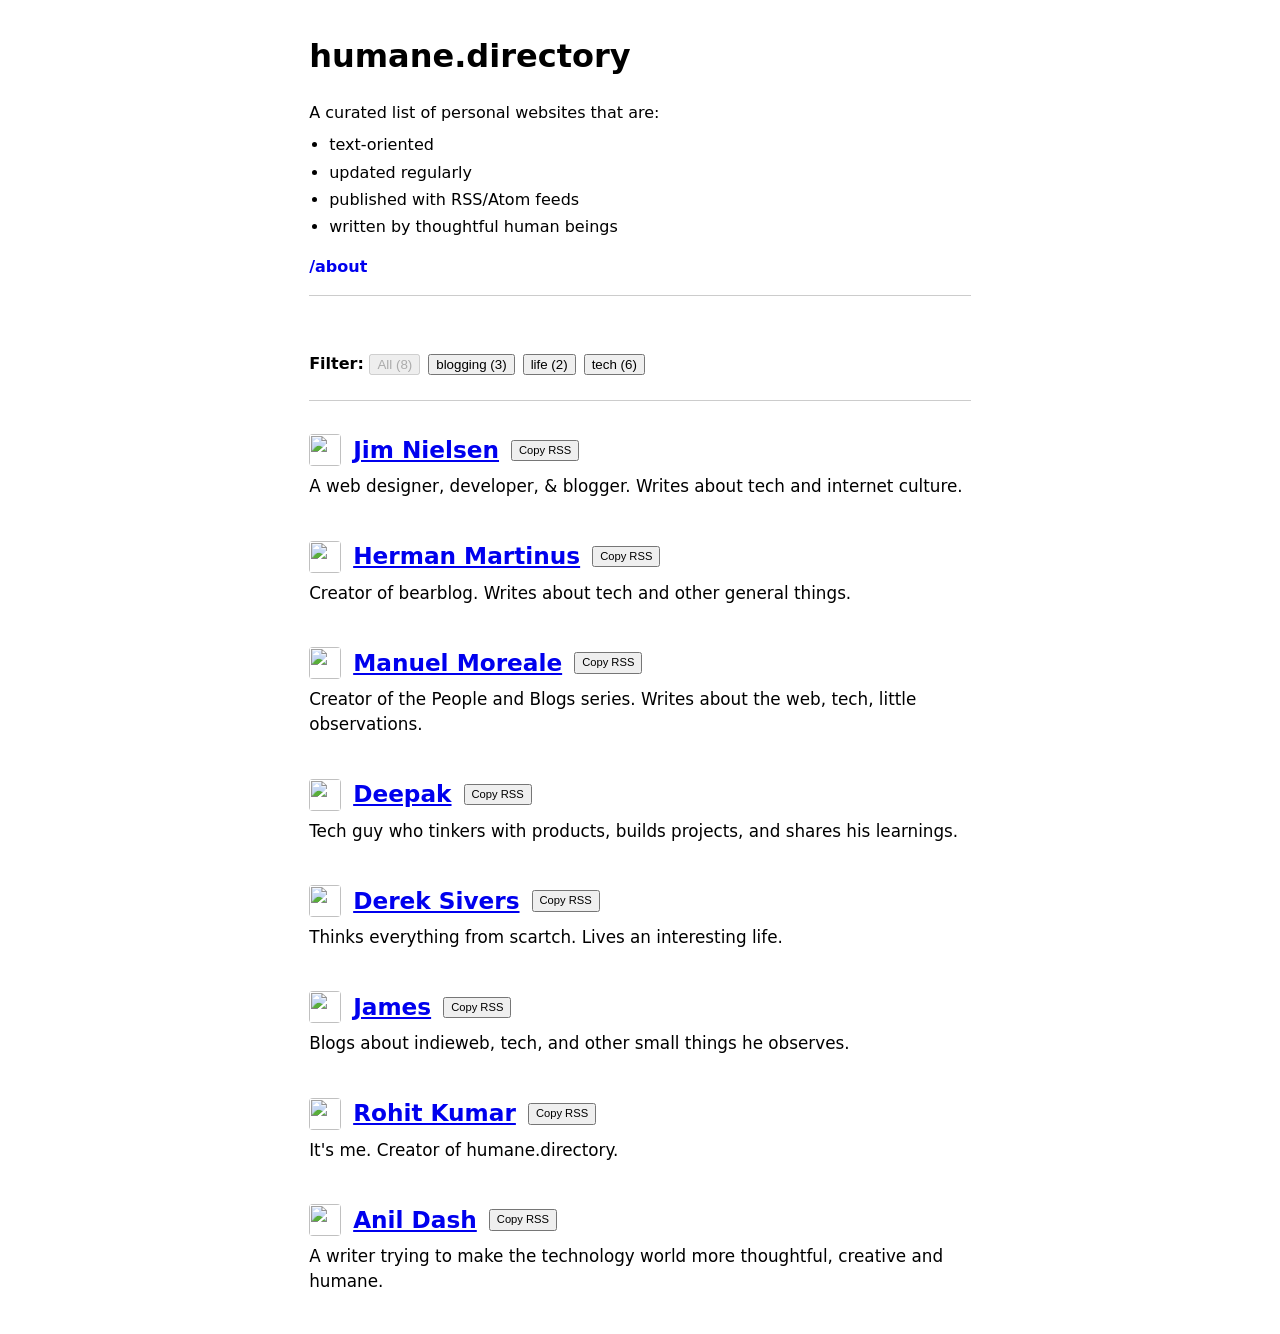
==== index.html @ 4d9dc2ac "Update header markup and directory content" ====
<!DOCTYPE html>
<html lang="en">
<head>
  <meta charset="UTF-8">
  <meta name="viewport" content="width=device-width, initial-scale=1.0">
  <title>humane.directory</title>
  <link rel="stylesheet" href="style.css">
</head>
<body>

  <header class="page-header">
    <div class="page-header-copy">
      <h1><a class="site-logo" href="index.html">humane.directory</a></h1>
      <p>A curated list of personal websites that are:</p>
      <ul class="header-list">
        <li>text-oriented</li>
        <li>updated regularly</li>
        <li>published with RSS/Atom feeds</li>
        <li>written by thoughtful human beings</li>
      </ul>
    </div>
    <nav class="site-nav" aria-label="Primary">
      <ul class="site-nav-list">
        <li><a href="about.html">/about</a></li>
      </ul>
    </nav>
  </header>

  <nav id="tag-nav" aria-label="Filter websites"></nav>

  <main id="site-list"></main>

<script>
    // 1. APP STATE & DOM ELEMENTS
    let websites = [];
    let currentFilter = 'all';
    let sortedTags = [];
    
    const listContainer = document.getElementById('site-list');
    const tagNav = document.getElementById('tag-nav');

    // 2. SHUFFLE DATA
    function shuffleArray(array) {
      for (let i = array.length - 1; i > 0; i--) {
        const j = Math.floor(Math.random() * (i + 1));
        [array[i], array[j]] = [array[j], array[i]];
      }
    }

    // 3. RENDER NAVIGATION
    function renderTags() {
      tagNav.innerHTML = '<strong>Filter: </strong>';
      
      const isAllActive = currentFilter === 'all';
      const allDisabled = isAllActive ? `disabled` : ``;
      tagNav.innerHTML += `<button class="tag-btn" data-tag="all" ${allDisabled}>All (${websites.length})</button>`;
      
      sortedTags.forEach(tag => {
        const count = websites.filter(s => s.tags.includes(tag)).length;
        const isActive = currentFilter === tag;
        const disabledAttr = isActive ? `disabled` : ``;
        
        tagNav.innerHTML += `<button class="tag-btn" data-tag="${tag}" ${disabledAttr}>${tag} (${count})</button>`;
      });

      document.querySelectorAll('.tag-btn').forEach(btn => {
        btn.addEventListener('click', (e) => {
          window.scrollTo({ top: 0, behavior: 'smooth' }); 
          currentFilter = e.currentTarget.dataset.tag;
          renderTags(); 
          renderList(); 
        });
      });
    }

    // 4. RENDER WEBSITE LIST
    function renderList() {
      listContainer.innerHTML = '';
      
      const filteredSites = currentFilter === 'all' 
        ? websites 
        : websites.filter(site => site.tags.includes(currentFilter));

      filteredSites.forEach(site => {
        let domain = "";
        let outboundUrl = site.url; 
        
        try {
          const urlObj = new URL(site.url);
          domain = urlObj.hostname;
          urlObj.searchParams.append('ref', 'humane.directory'); 
          outboundUrl = urlObj.toString();
        } catch (e) {
          console.warn("Invalid URL found:", site.url);
        }

        const faviconHtml = domain ? `<img src="https://icons.duckduckgo.com/ip3/${domain}.ico" class="favicon" alt="">` : ``;
        const feedHtml = site.feed ? `<button class="rss-btn" data-feed="${site.feed}" title="Copy RSS feed link to clipboard">Copy RSS</button>` : ``;

        listContainer.innerHTML += `
          <article class="site-item">
            <div class="site-header">
              ${faviconHtml}
              <h3><a href="${outboundUrl}" target="_blank" rel="noopener" title="Visit ${site.name}">${site.name}</a></h3>
              ${feedHtml}
            </div>
            <p>${site.description}</p>
          </article>
        `;
      });
    }

    // 5. COPY TO CLIPBOARD LOGIC
    listContainer.addEventListener('click', async (e) => {
      if (e.target.classList.contains('rss-btn')) {
        const feedUrl = e.target.dataset.feed;
        const btn = e.target;
        
        try {
          await navigator.clipboard.writeText(feedUrl);
          btn.textContent = "Copied!";
          setTimeout(() => {
            btn.textContent = "Copy RSS";
          }, 2000);
        } catch (err) {
          btn.textContent = "Error";
        }
      }
    });

    // 6. INITIALIZE APP (FETCH DATA)
    async function loadDirectory() {
      try {
        const response = await fetch('data.json');
        
        if (!response.ok) {
          throw new Error('Network response was not ok');
        }
        
        websites = await response.json();
        
        // Setup data after it loads
        shuffleArray(websites);
        
        const allTags = new Set();
        websites.forEach(site => site.tags.forEach(tag => allTags.add(tag)));
        sortedTags = Array.from(allTags).sort();

        // Render everything
        renderTags();
        renderList();
        
      } catch (error) {
        console.error("Failed to load directory data:", error);
        listContainer.innerHTML = '<p style="color: red;">Error: Could not load the directory data. If you are viewing this locally on your computer, you may need a local web server to fetch the JSON file.</p>';
      }
    }

    loadDirectory();
  </script>
</body>
</html>
---- style.css ----
/* =========================================
   CSS: STRUCTURAL & SPATIAL STYLING
   ========================================= */
body {
  /* 65ch is the typographic gold standard for reading comfort */
  max-width: 65ch; 
  margin: 2rem auto;
  padding: 0 1rem;
  line-height: 1.5;
  font-family: system-ui, -apple-system, sans-serif;
}

header {
  margin-bottom: 2rem;
}

.page-header-copy p {
  margin-bottom: 0.5rem;
}

.header-list {
  margin: 0 0 1rem 1.25rem;
  padding: 0;
}

.header-list li + li {
  margin-top: 0.2rem;
}

.site-logo {
  color: inherit;
  text-decoration: none;
}

.site-logo:hover {
  text-decoration: underline;
}

.site-nav {
  margin-top: 1rem;
  border-bottom: 1px solid #ccc;
  padding-bottom: 1rem;
}

.site-nav-list {
  display: flex;
  gap: 1rem;
  list-style: none;
  margin: 0;
  padding: 0;
}

.site-nav a {
  text-decoration: none;
  font-weight: bold;
}

.site-nav a:hover {
  text-decoration: underline;
}

/* Sticky filter navigation */
#tag-nav {
  position: sticky;
  top: 0;
  background: #fff;
  padding: 1rem 0;
  border-bottom: 1px solid #ccc; 
  margin-bottom: 2rem;
  line-height: 2.5; 
  z-index: 10;
}

.tag-btn {
  margin-right: 0.5rem;
  cursor: pointer;
}

/* Native visual feedback for the currently selected filter */
.tag-btn:disabled {
  cursor: default;
}

.site-item {
  margin-bottom: 2.5rem;
}

/* Flexbox guarantees perfect horizontal alignment */
.site-header {
  display: flex;
  align-items: center;
  flex-wrap: wrap; 
  gap: 12px; 
  margin-bottom: 0.4rem;
}

.site-item h3 {
  font-size: 1.45rem;
  margin: 0;
}

.favicon {
  width: 32px;
  height: 32px;
  border-radius: 4px; 
}

/* Squeeze the native button padding down so it acts like a small tag */
.rss-btn {
  cursor: pointer;
  font-size: 0.7rem; 
  padding: 2px 6px; 
  line-height: 1.2; 
  align-self: center; 
}

.site-item p {
  margin-top: 0;
  font-size: 1.05rem;
}

button:focus-visible, a:focus-visible {
  outline: 2px dashed #000;
  outline-offset: 3px;
}

/* =========================================
   CSS: OS-LEVEL DARK MODE
   ========================================= */
@media (prefers-color-scheme: dark) {
  body {
    background-color: #121212;
    color: #e0e0e0;
  }
  
  .site-nav {
    border-color: #333;
  }

  #tag-nav {
    background-color: #121212;
    border-bottom: 1px solid #333; 
  }

  a {
    color: #bb86fc; 
  }
  
  a:visited {
    color: #9c27b0; 
  }

  button {
    background-color: #2c2c2c;
    color: #e0e0e0;
    border: 1px solid #555;
  }

  .tag-btn:disabled {
    background-color: #121212;
    color: #777;
    border-color: #333;
  }

  button:focus-visible, a:focus-visible {
    outline-color: #e0e0e0;
  }
}
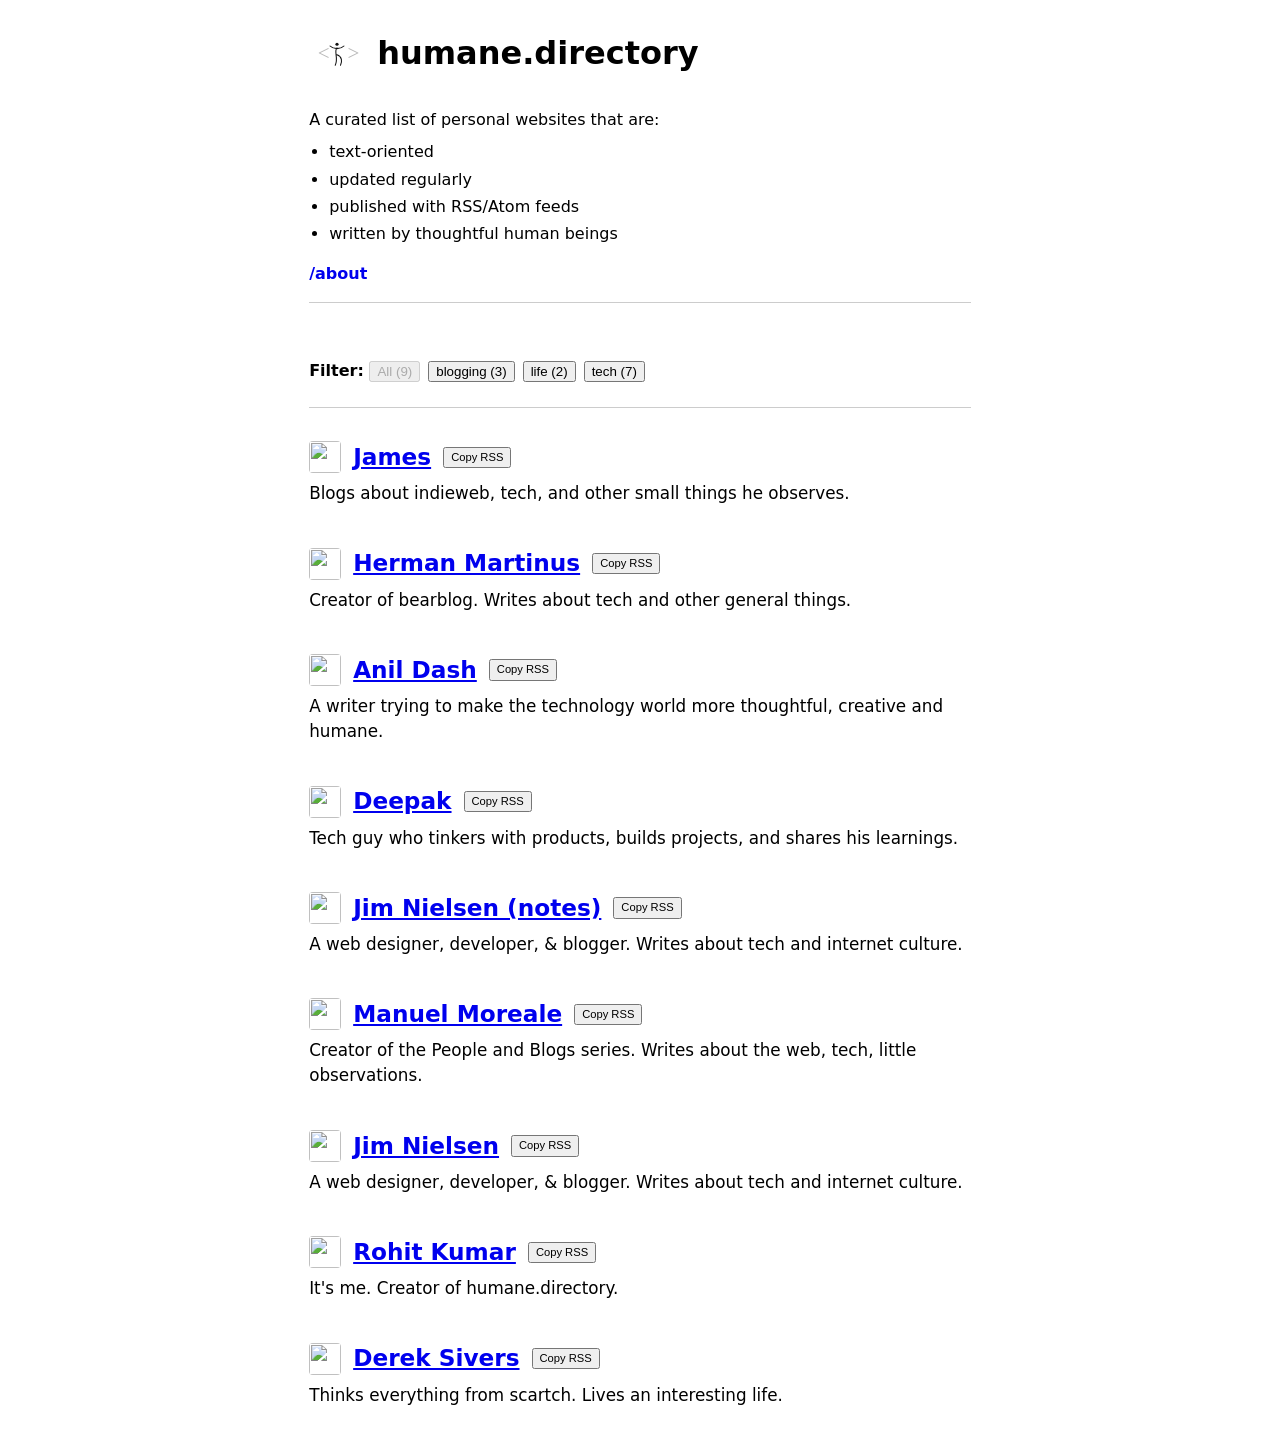
==== commit 91808eea: "Add site logo and update directory entries" ====
--- a/index.html
+++ b/index.html
@@ -10,7 +10,7 @@
 
   <header class="page-header">
     <div class="page-header-copy">
-      <h1><a class="site-logo" href="index.html">humane.directory</a></h1>
+      <h1><a class="site-logo" href="index.html"><img class="site-logo-mark" src="logo.svg" alt="" width="56" height="42">humane.directory</a></h1>
       <p>A curated list of personal websites that are:</p>
       <ul class="header-list">
         <li>text-oriented</li>
--- a/style.css
+++ b/style.css
@@ -28,8 +28,19 @@
 }
 
 .site-logo {
+  display: inline-flex;
+  align-items: center;
+  gap: 0.75rem;
   color: inherit;
   text-decoration: none;
+  line-height: 1;
+}
+
+.site-logo-mark {
+  width: 56px;
+  height: 42px;
+  flex: 0 0 auto;
+  border-radius: 8px;
 }
 
 .site-logo:hover {
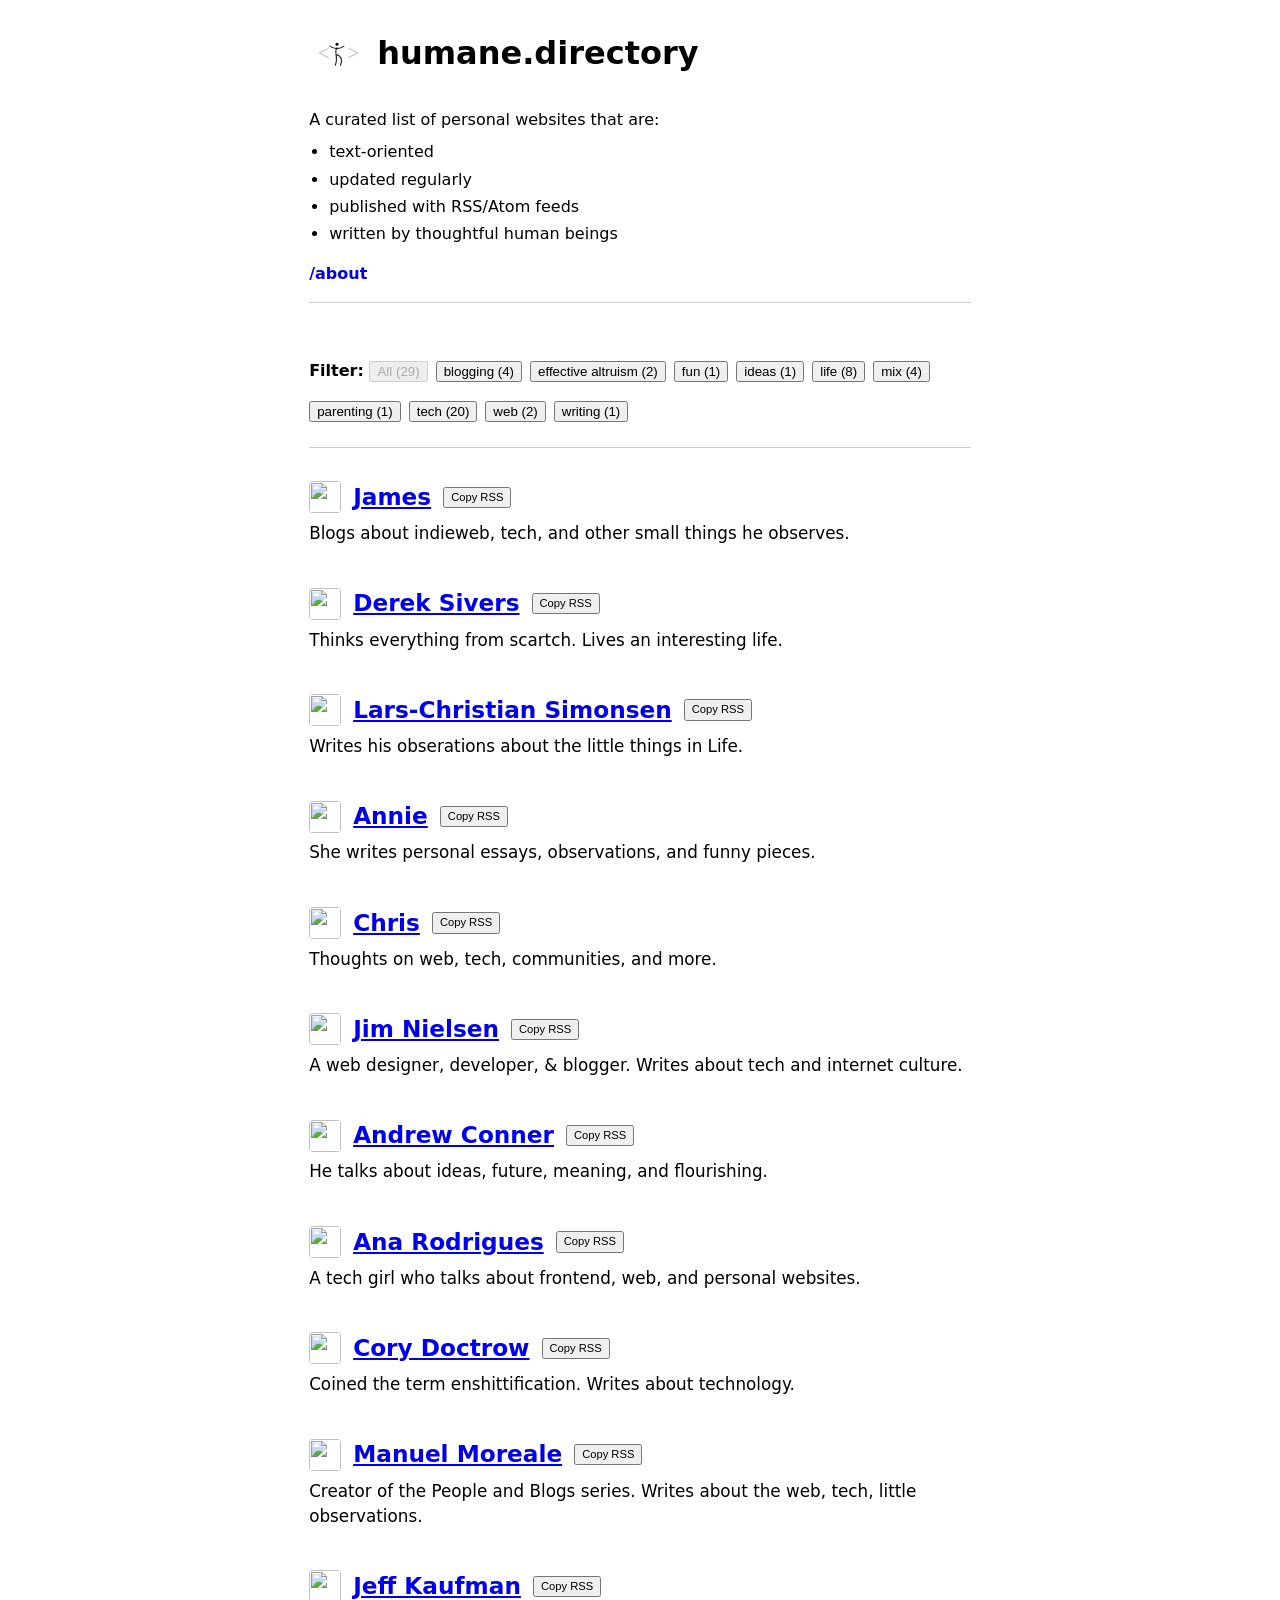
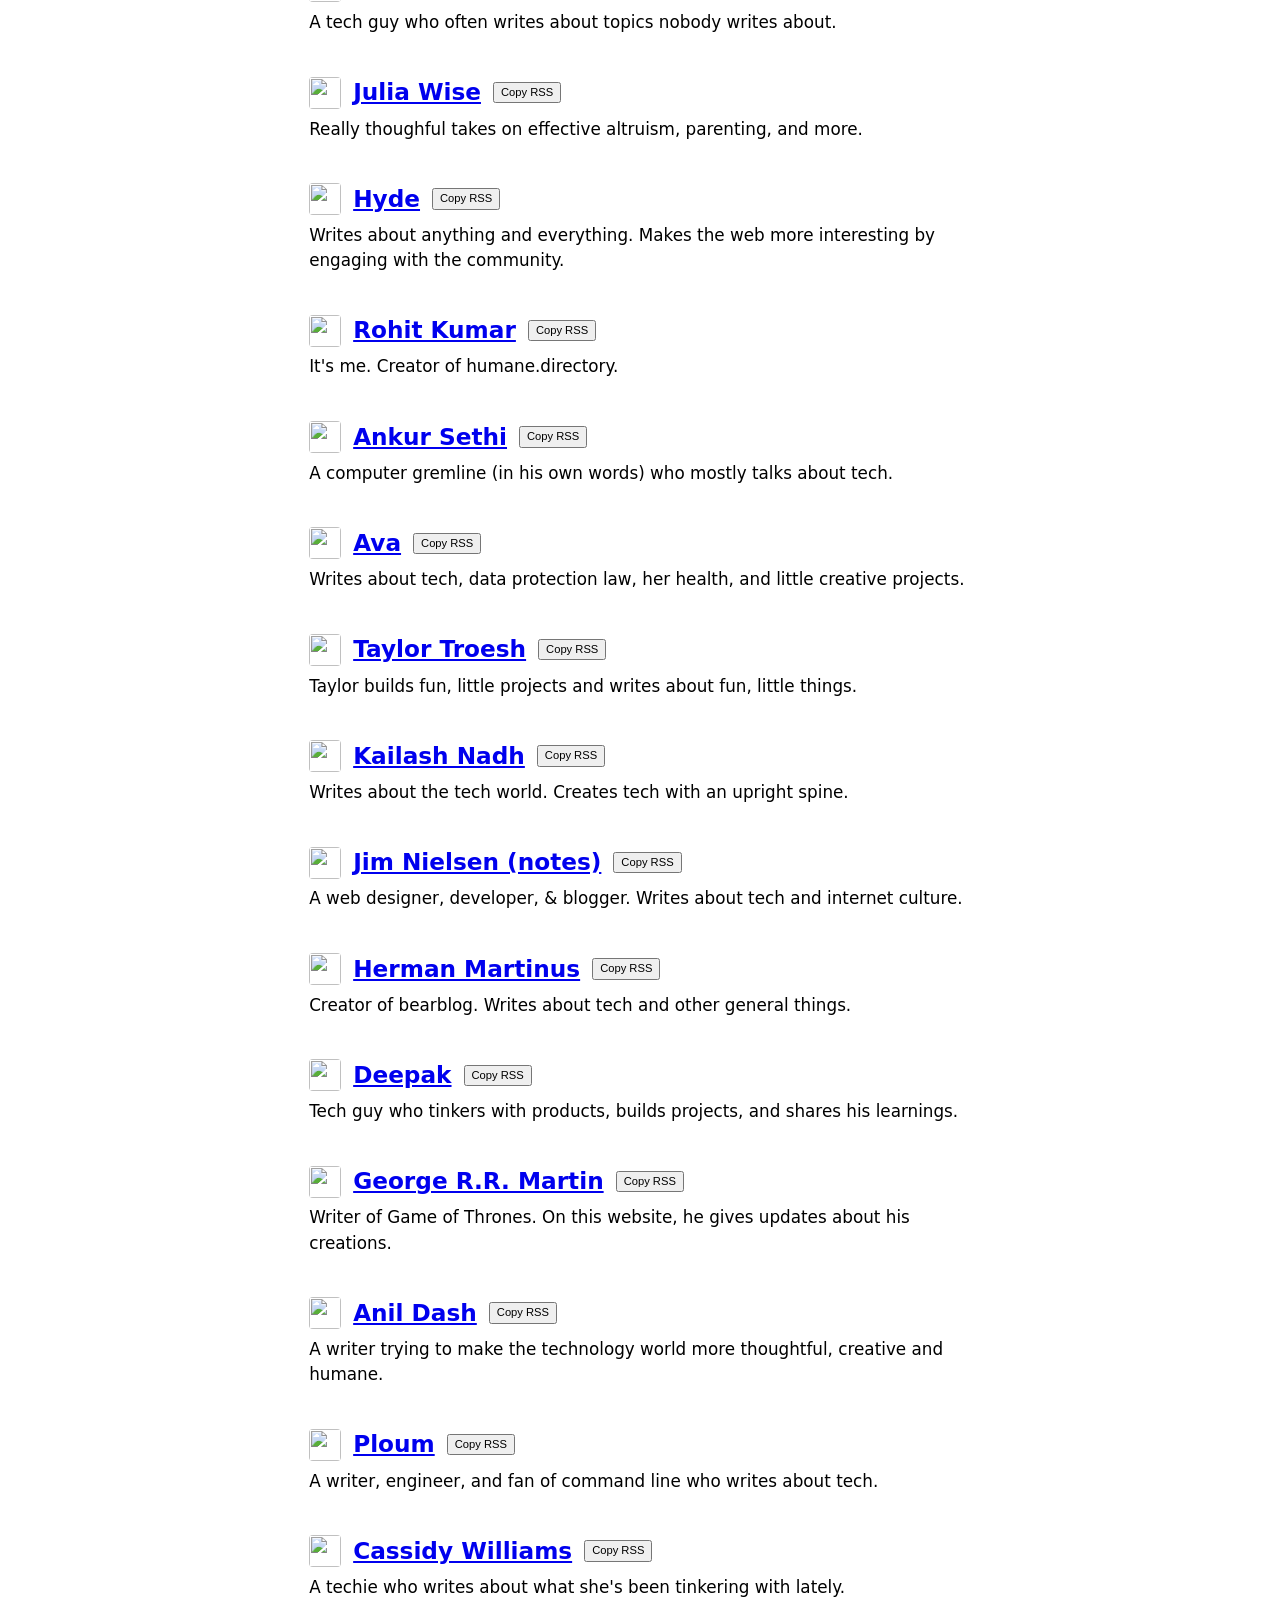
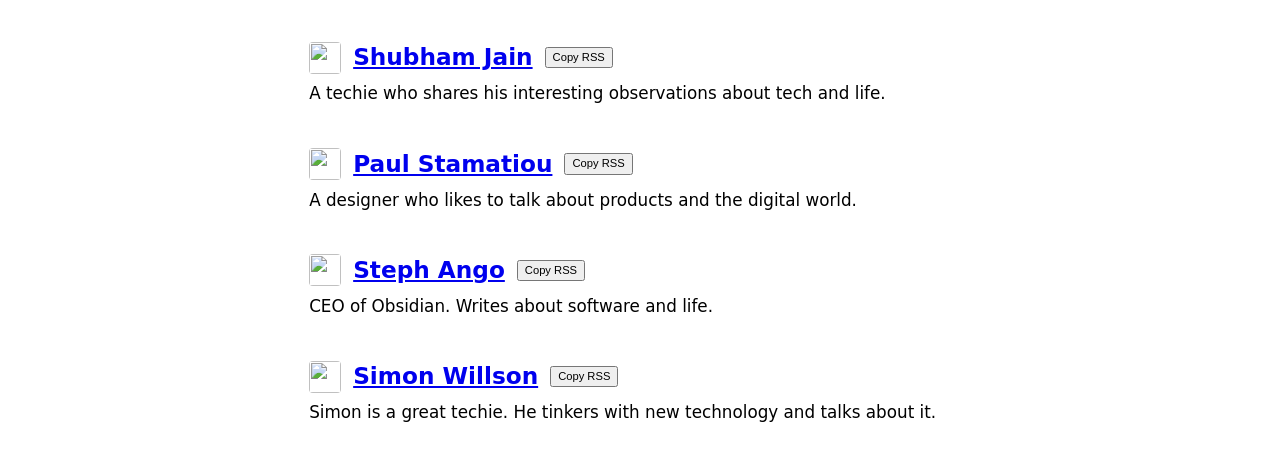
==== commit 0e1d99bc: "Polish Open Graph metadata and image" ====
--- a/index.html
+++ b/index.html
@@ -4,6 +4,24 @@
   <meta charset="UTF-8">
   <meta name="viewport" content="width=device-width, initial-scale=1.0">
   <title>humane.directory</title>
+  <meta name="description" content="A curated list of personal websites with RSS and Atom feeds.">
+  <link rel="canonical" href="https://humane.directory/">
+  <meta property="og:title" content="humane.directory">
+  <meta property="og:description" content="A curated list of personal websites with RSS and Atom feeds.">
+  <meta property="og:type" content="website">
+  <meta property="og:site_name" content="humane.directory">
+  <meta property="og:locale" content="en_US">
+  <meta property="og:url" content="https://humane.directory/">
+  <meta property="og:image" content="https://humane.directory/og-image.png">
+  <meta property="og:image:type" content="image/png">
+  <meta property="og:image:width" content="1200">
+  <meta property="og:image:height" content="630">
+  <meta property="og:image:alt" content="The humane.directory logo and title with a short description of the site.">
+  <meta name="twitter:card" content="summary_large_image">
+  <meta name="twitter:title" content="humane.directory">
+  <meta name="twitter:description" content="A curated list of personal websites with RSS and Atom feeds.">
+  <meta name="twitter:image" content="https://humane.directory/og-image.png">
+  <meta name="twitter:image:alt" content="The humane.directory logo and title with a short description of the site.">
   <link rel="stylesheet" href="style.css">
 </head>
 <body>
--- a/style.css
+++ b/style.css
@@ -130,6 +130,14 @@
   font-size: 1.05rem;
 }
 
+.about-photo {
+  display: block;
+  width: min(100%, 220px);
+  height: auto;
+  margin: 1rem 0 1.5rem;
+  border-radius: 12px;
+}
+
 button:focus-visible, a:focus-visible {
   outline: 2px dashed #000;
   outline-offset: 3px;
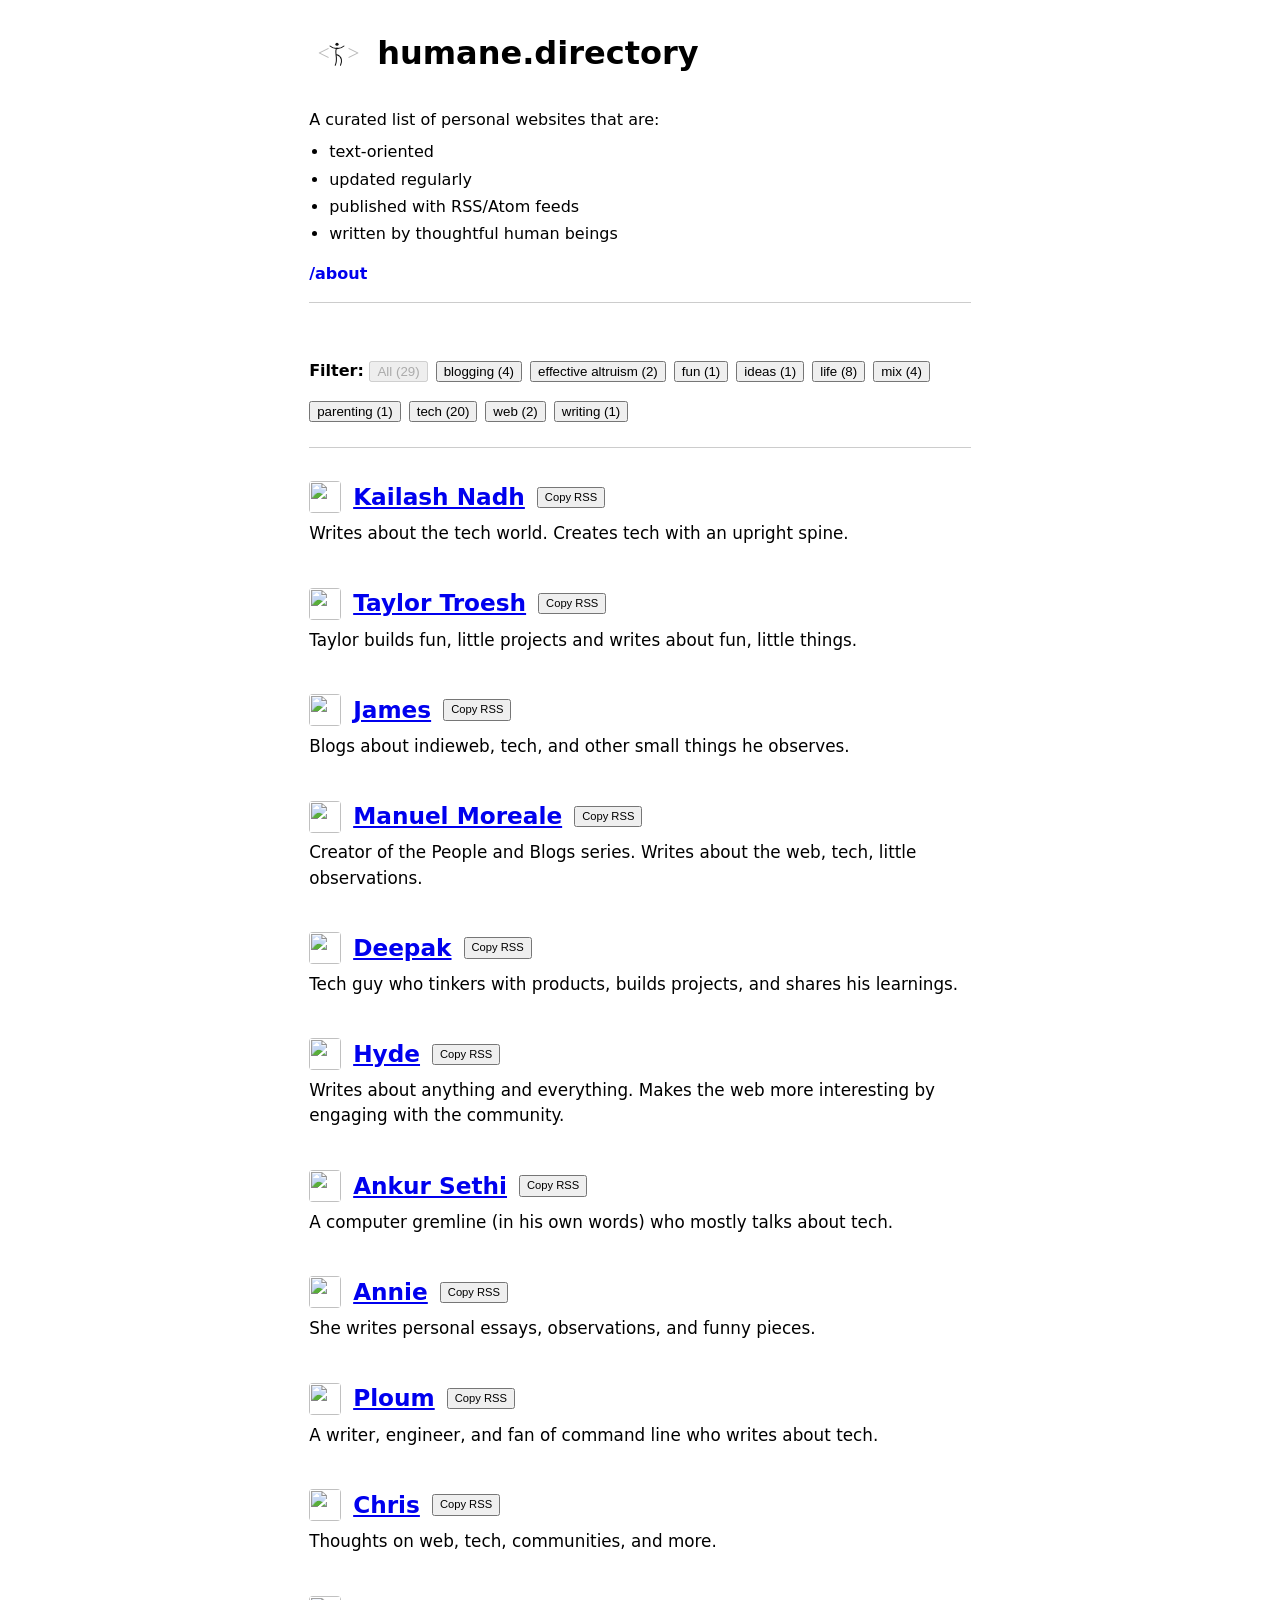
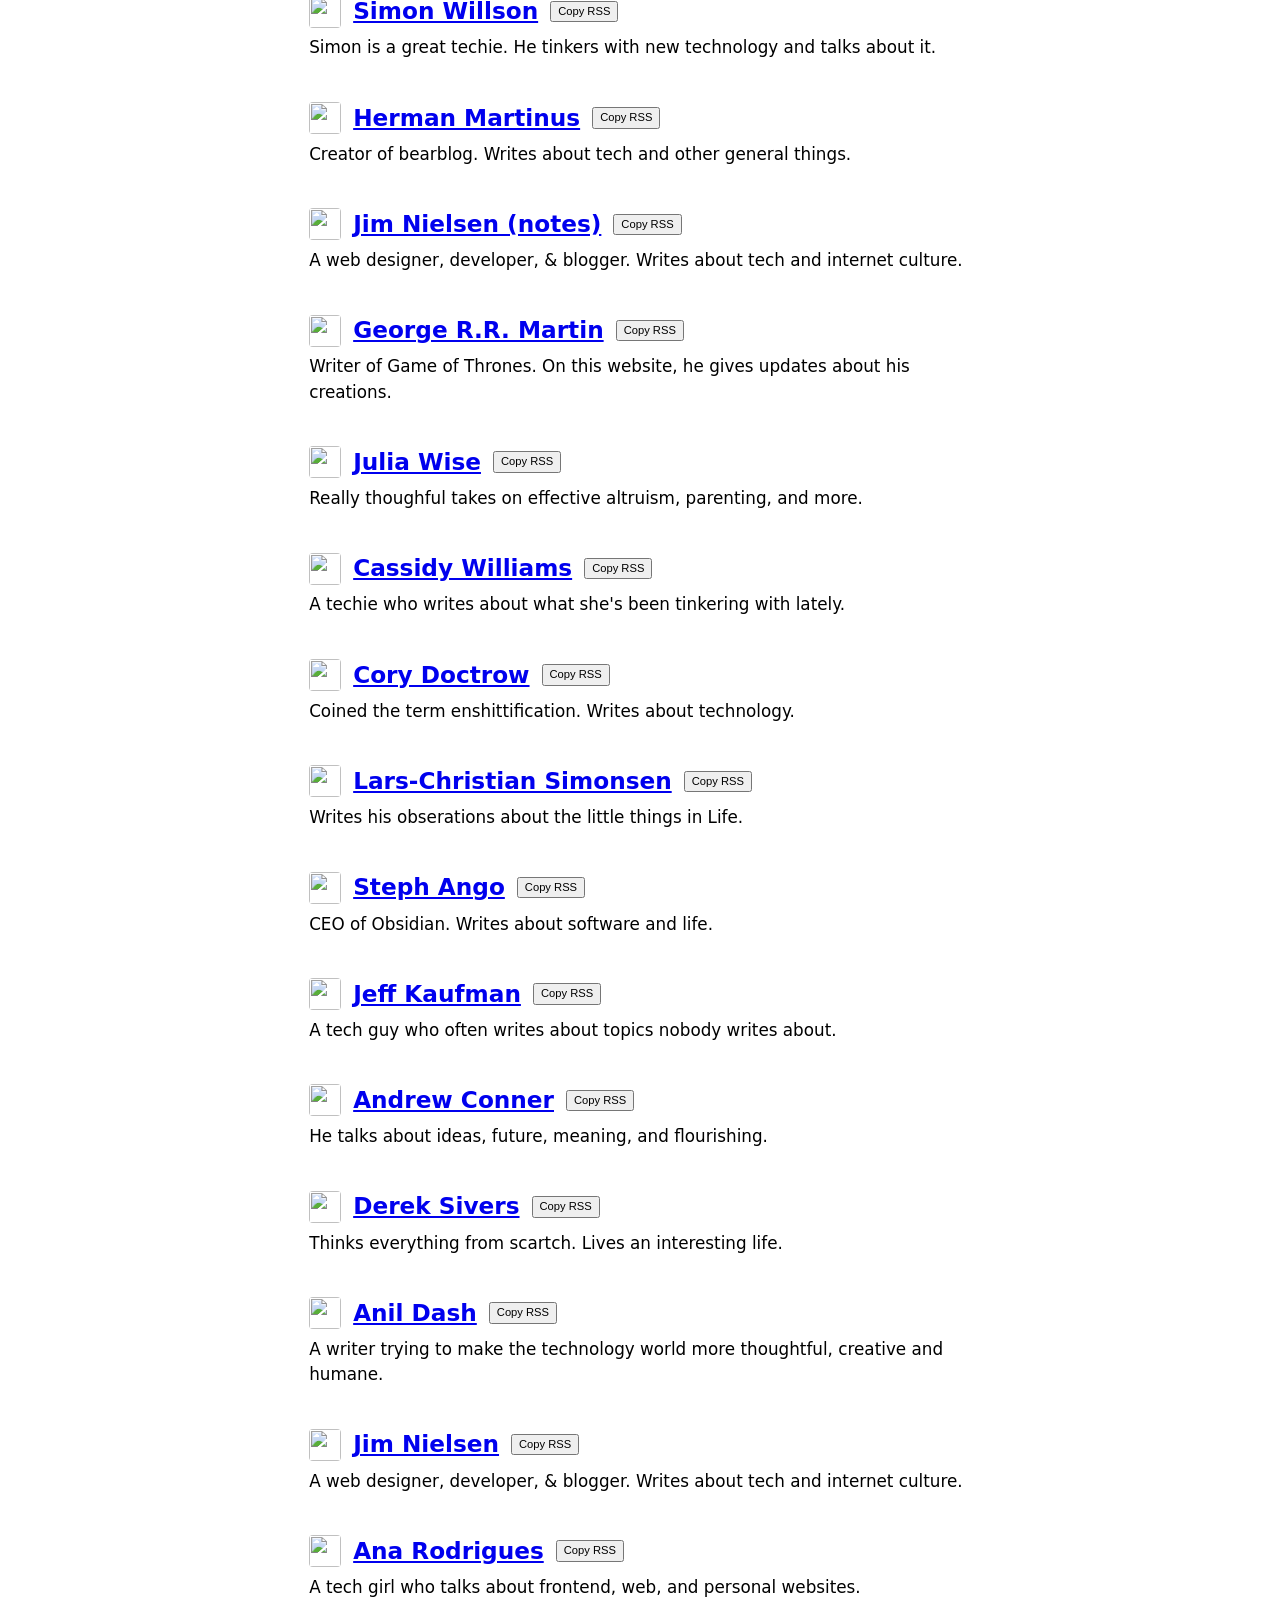
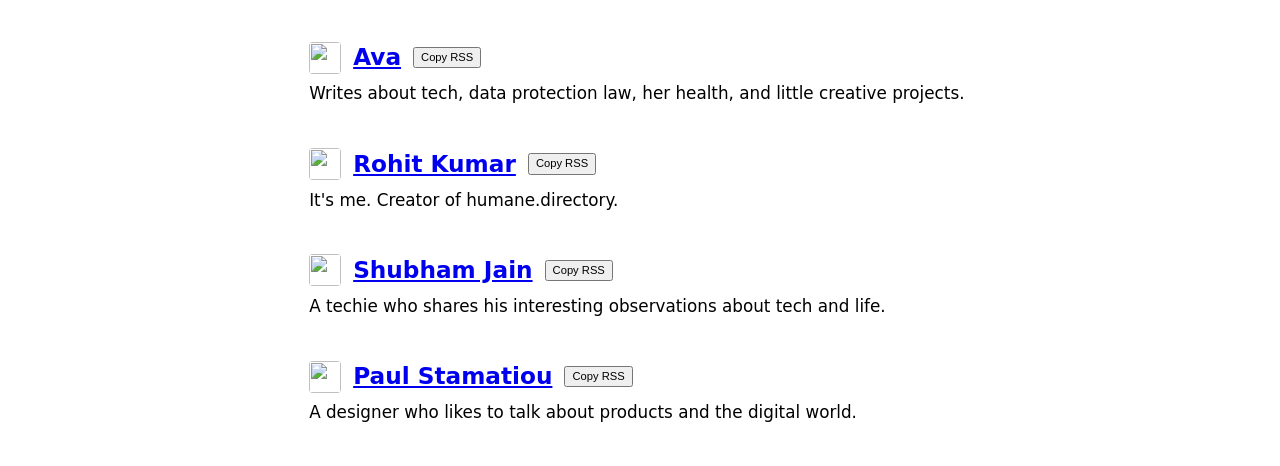
==== commit 36714a3e: "Update Open Graph image references" ====
--- a/index.html
+++ b/index.html
@@ -12,16 +12,16 @@
   <meta property="og:site_name" content="humane.directory">
   <meta property="og:locale" content="en_US">
   <meta property="og:url" content="https://humane.directory/">
-  <meta property="og:image" content="https://humane.directory/og-image.png">
+  <meta property="og:image" content="https://humane.directory/new-og-image.png">
   <meta property="og:image:type" content="image/png">
   <meta property="og:image:width" content="1200">
   <meta property="og:image:height" content="630">
-  <meta property="og:image:alt" content="The humane.directory logo and title with a short description of the site.">
+  <meta property="og:image:alt" content="The humane.directory logo, title, and the site's opening bullet list.">
   <meta name="twitter:card" content="summary_large_image">
   <meta name="twitter:title" content="humane.directory">
   <meta name="twitter:description" content="A curated list of personal websites with RSS and Atom feeds.">
-  <meta name="twitter:image" content="https://humane.directory/og-image.png">
-  <meta name="twitter:image:alt" content="The humane.directory logo and title with a short description of the site.">
+  <meta name="twitter:image" content="https://humane.directory/new-og-image.png">
+  <meta name="twitter:image:alt" content="The humane.directory logo, title, and the site's opening bullet list.">
   <link rel="stylesheet" href="style.css">
 </head>
 <body>
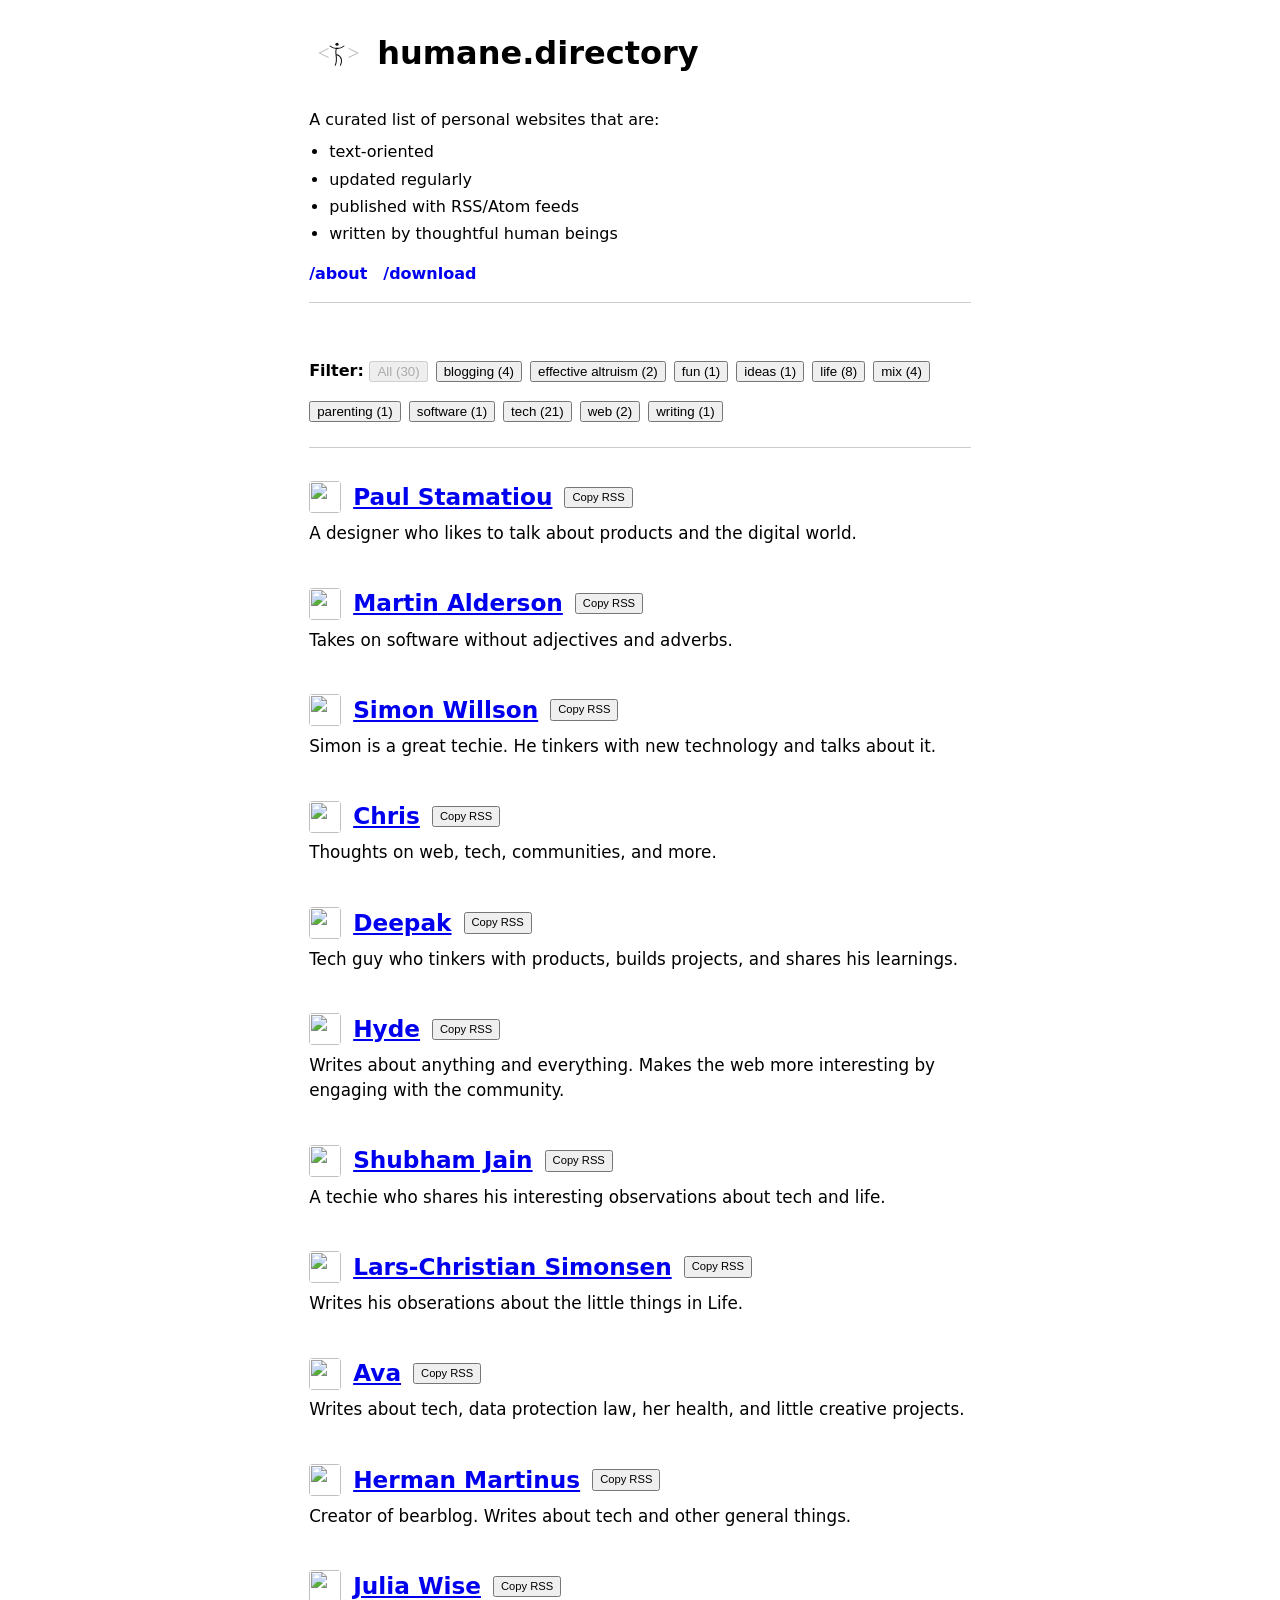
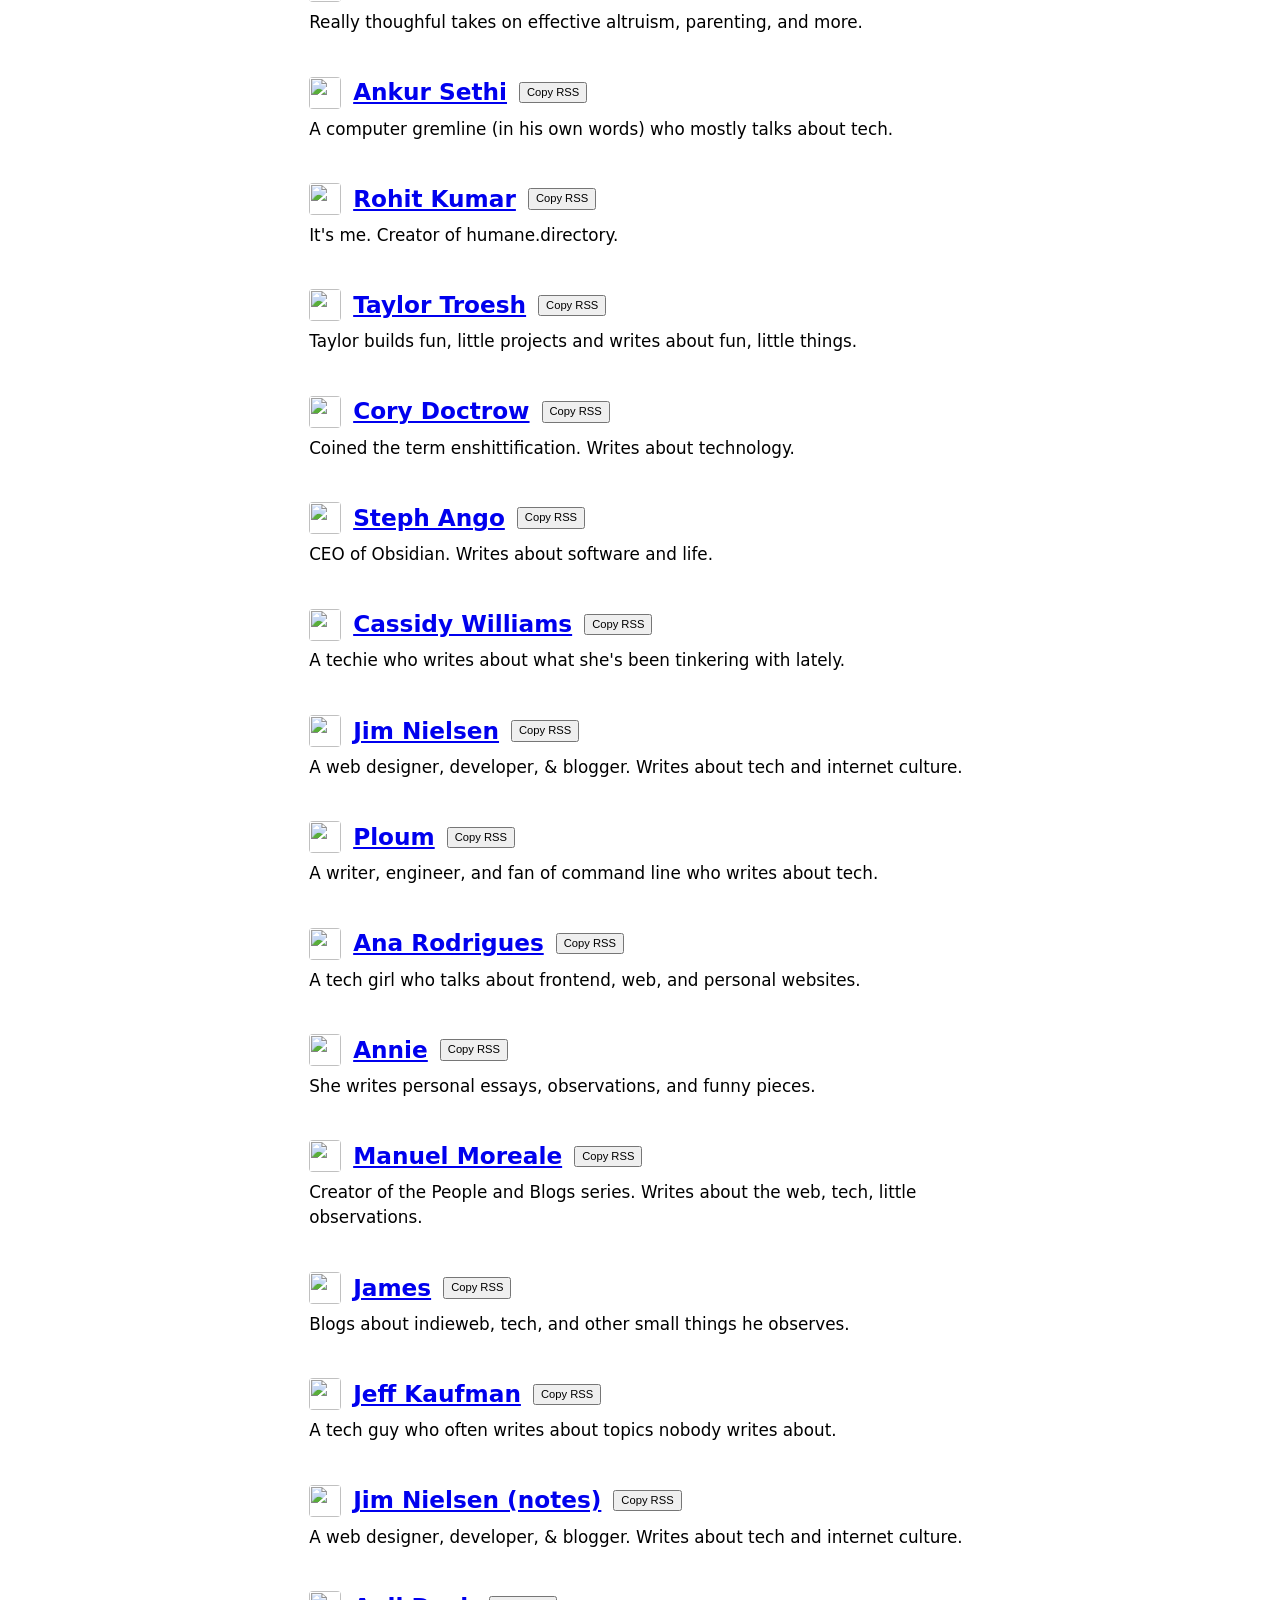
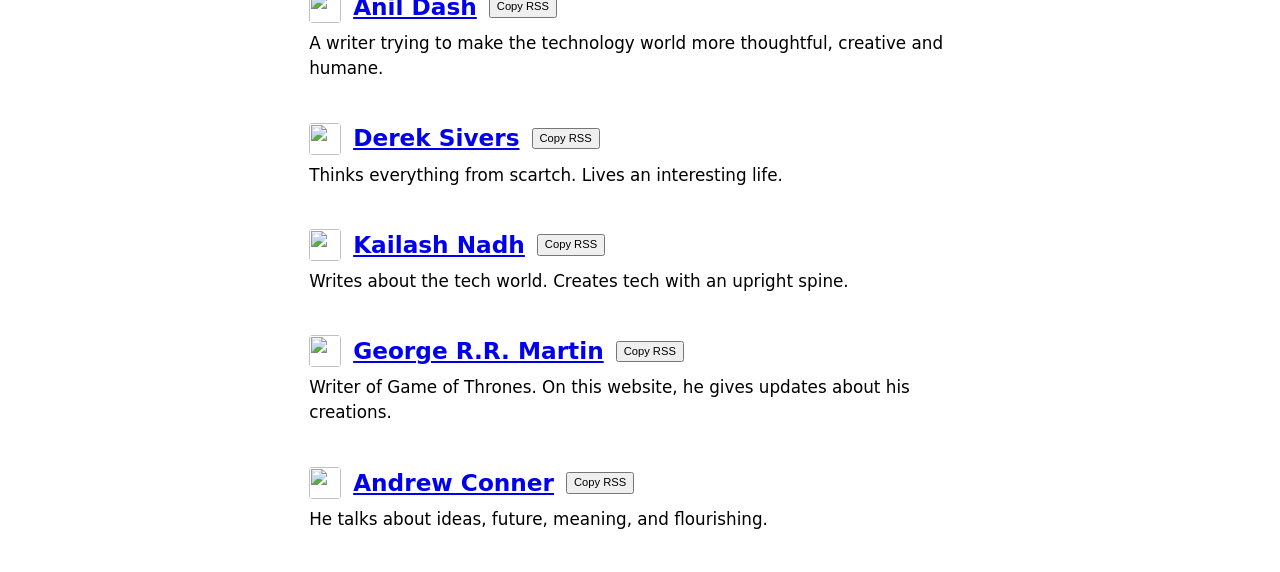
==== commit d3d7d59a: "Implement UX UI improvements" ====
--- a/index.html
+++ b/index.html
@@ -40,6 +40,7 @@
     <nav class="site-nav" aria-label="Primary">
       <ul class="site-nav-list">
         <li><a href="about.html">/about</a></li>
+        <li><a href="download/">/download</a></li>
       </ul>
     </nav>
   </header>
--- a/style.css
+++ b/style.css
@@ -70,6 +70,10 @@
   text-decoration: underline;
 }
 
+.site-nav a[aria-current="page"] {
+  text-decoration: underline;
+}
+
 /* Sticky filter navigation */
 #tag-nav {
   position: sticky;
@@ -143,6 +147,131 @@
   outline-offset: 3px;
 }
 
+button:disabled {
+  cursor: not-allowed;
+}
+
+.download-intro {
+  margin-bottom: 1.5rem;
+}
+
+.download-form {
+  margin-bottom: 2rem;
+}
+
+.download-fieldset {
+  margin: 0;
+  padding: 0;
+  border: 0;
+}
+
+.download-fieldset + .download-fieldset {
+  margin-top: 1.75rem;
+}
+
+.download-filter-sticky {
+  position: sticky;
+  top: 0;
+  background: #fff;
+  padding: 0.75rem 0;
+  border-bottom: 1px solid #ccc;
+  z-index: 10;
+}
+
+.download-filter-sticky legend {
+  display: block;
+  width: 100%;
+  margin: 0;
+  padding: 0 0 0.75rem;
+  background: #fff;
+}
+
+.download-fieldset legend {
+  font-weight: bold;
+  margin-bottom: 0.75rem;
+}
+
+.download-filter-controls {
+  line-height: 2.2;
+}
+
+.download-help {
+  margin: 0.65rem 0 0;
+}
+
+.folder-options {
+  display: inline;
+}
+
+.folder-option {
+  display: inline-flex;
+  align-items: center;
+  gap: 0.35rem;
+  cursor: pointer;
+  margin-right: 0.85rem;
+  margin-bottom: 0.35rem;
+}
+
+.folder-option input {
+  margin: 0;
+}
+
+.folder-option-count {
+  color: #666;
+}
+
+.feed-options {
+  display: grid;
+  gap: 0.85rem;
+  margin: 1rem 0 1.5rem;
+}
+
+.feed-option {
+  display: flex;
+  align-items: flex-start;
+  gap: 0.55rem;
+}
+
+.feed-option input {
+  margin: 0.2rem 0 0;
+}
+
+.feed-option-copy {
+  display: grid;
+  gap: 0.1rem;
+}
+
+.feed-option-name {
+  font-weight: 500;
+  font-size: 1.12rem;
+}
+
+.feed-option-meta {
+  color: #666;
+  font-size: 0.95rem;
+}
+
+.download-empty-state {
+  margin: 0;
+}
+
+.download-status {
+  min-height: 1.5rem;
+  margin: 0.75rem 0 0;
+}
+
+.download-status.is-error {
+  color: #b00020;
+}
+
+.download-status.is-success {
+  color: #0a6d32;
+}
+
+.download-button {
+  padding: 0.45rem 0.9rem;
+}
+
 /* =========================================
    CSS: OS-LEVEL DARK MODE
    ========================================= */
@@ -181,6 +310,31 @@
     border-color: #333;
   }
 
+  .folder-option-count {
+    color: #b5b5b5;
+  }
+
+  .download-filter-sticky {
+    background-color: #121212;
+    border-bottom-color: #333;
+  }
+
+  .download-filter-sticky legend {
+    background-color: #121212;
+  }
+
+  .feed-option-meta {
+    color: #b5b5b5;
+  }
+
+  .download-status.is-error {
+    color: #ff9aa2;
+  }
+
+  .download-status.is-success {
+    color: #7fd59a;
+  }
+
   button:focus-visible, a:focus-visible {
     outline-color: #e0e0e0;
   }
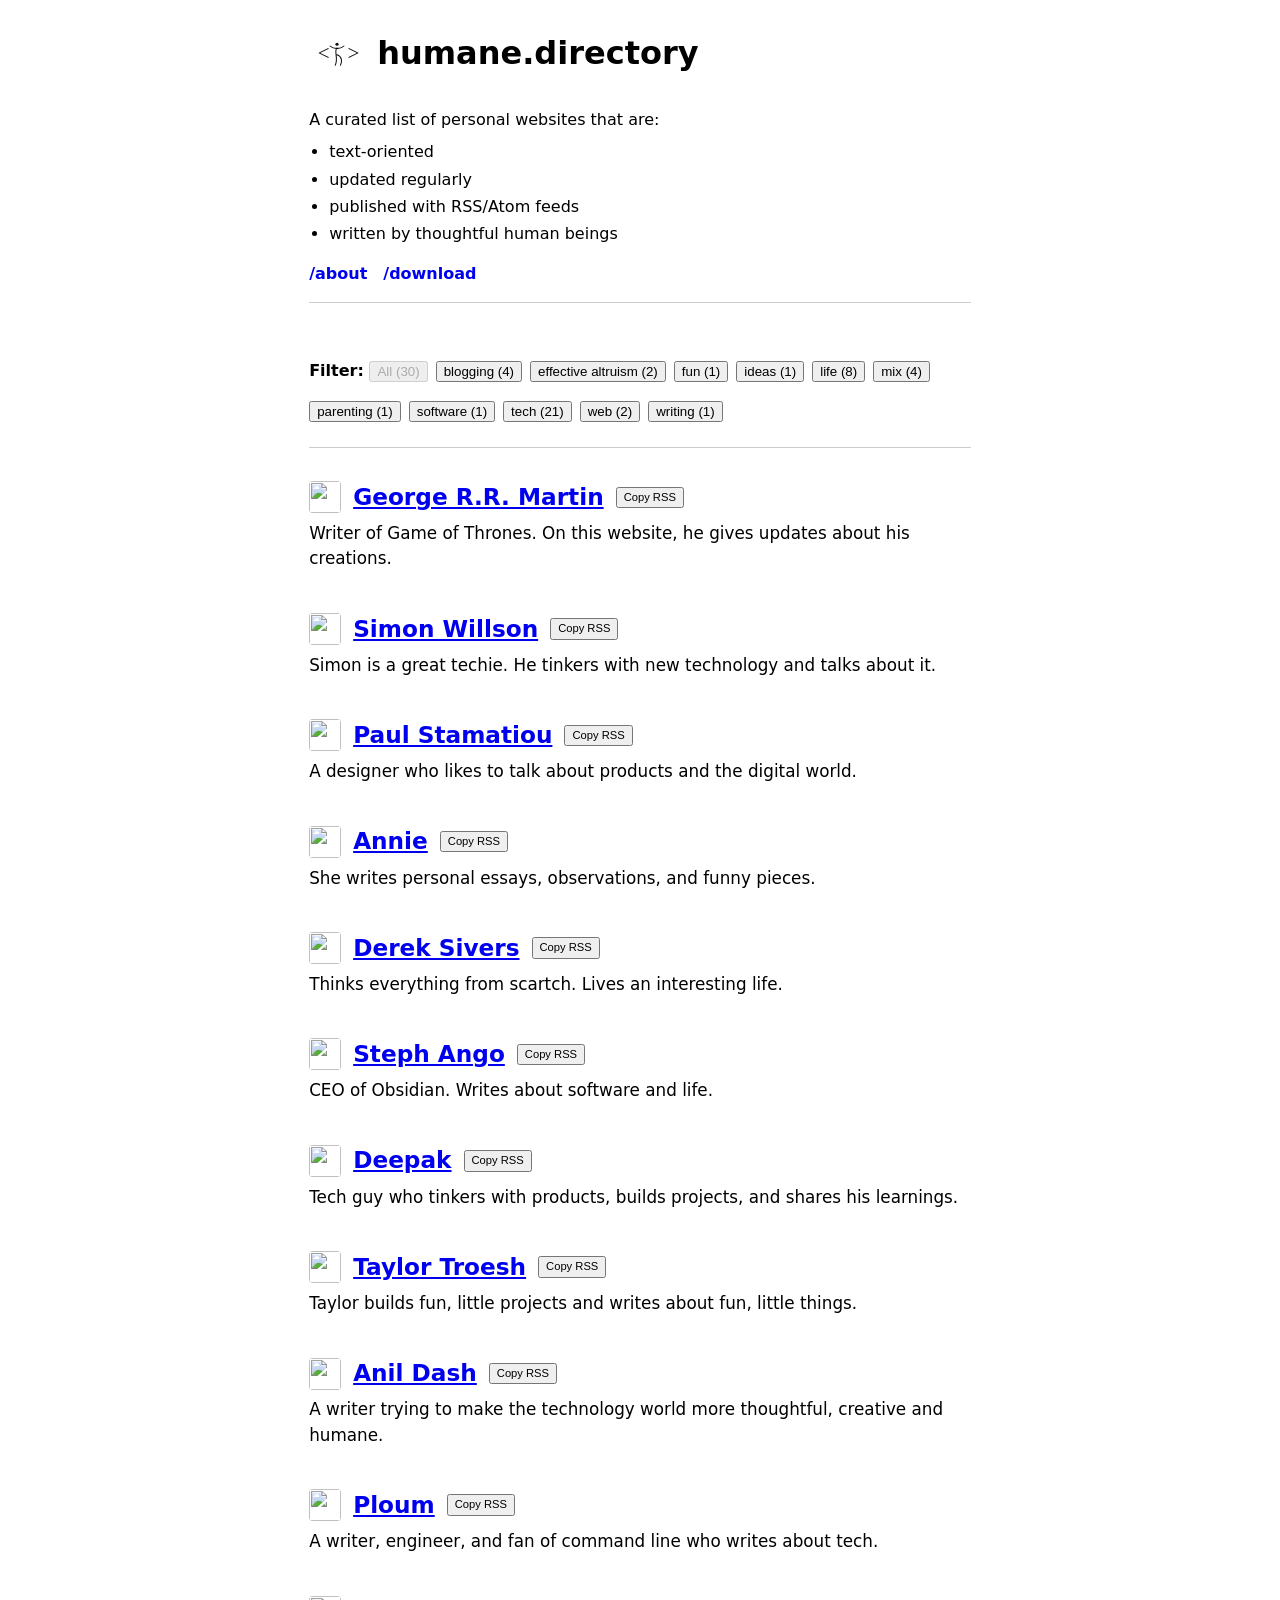
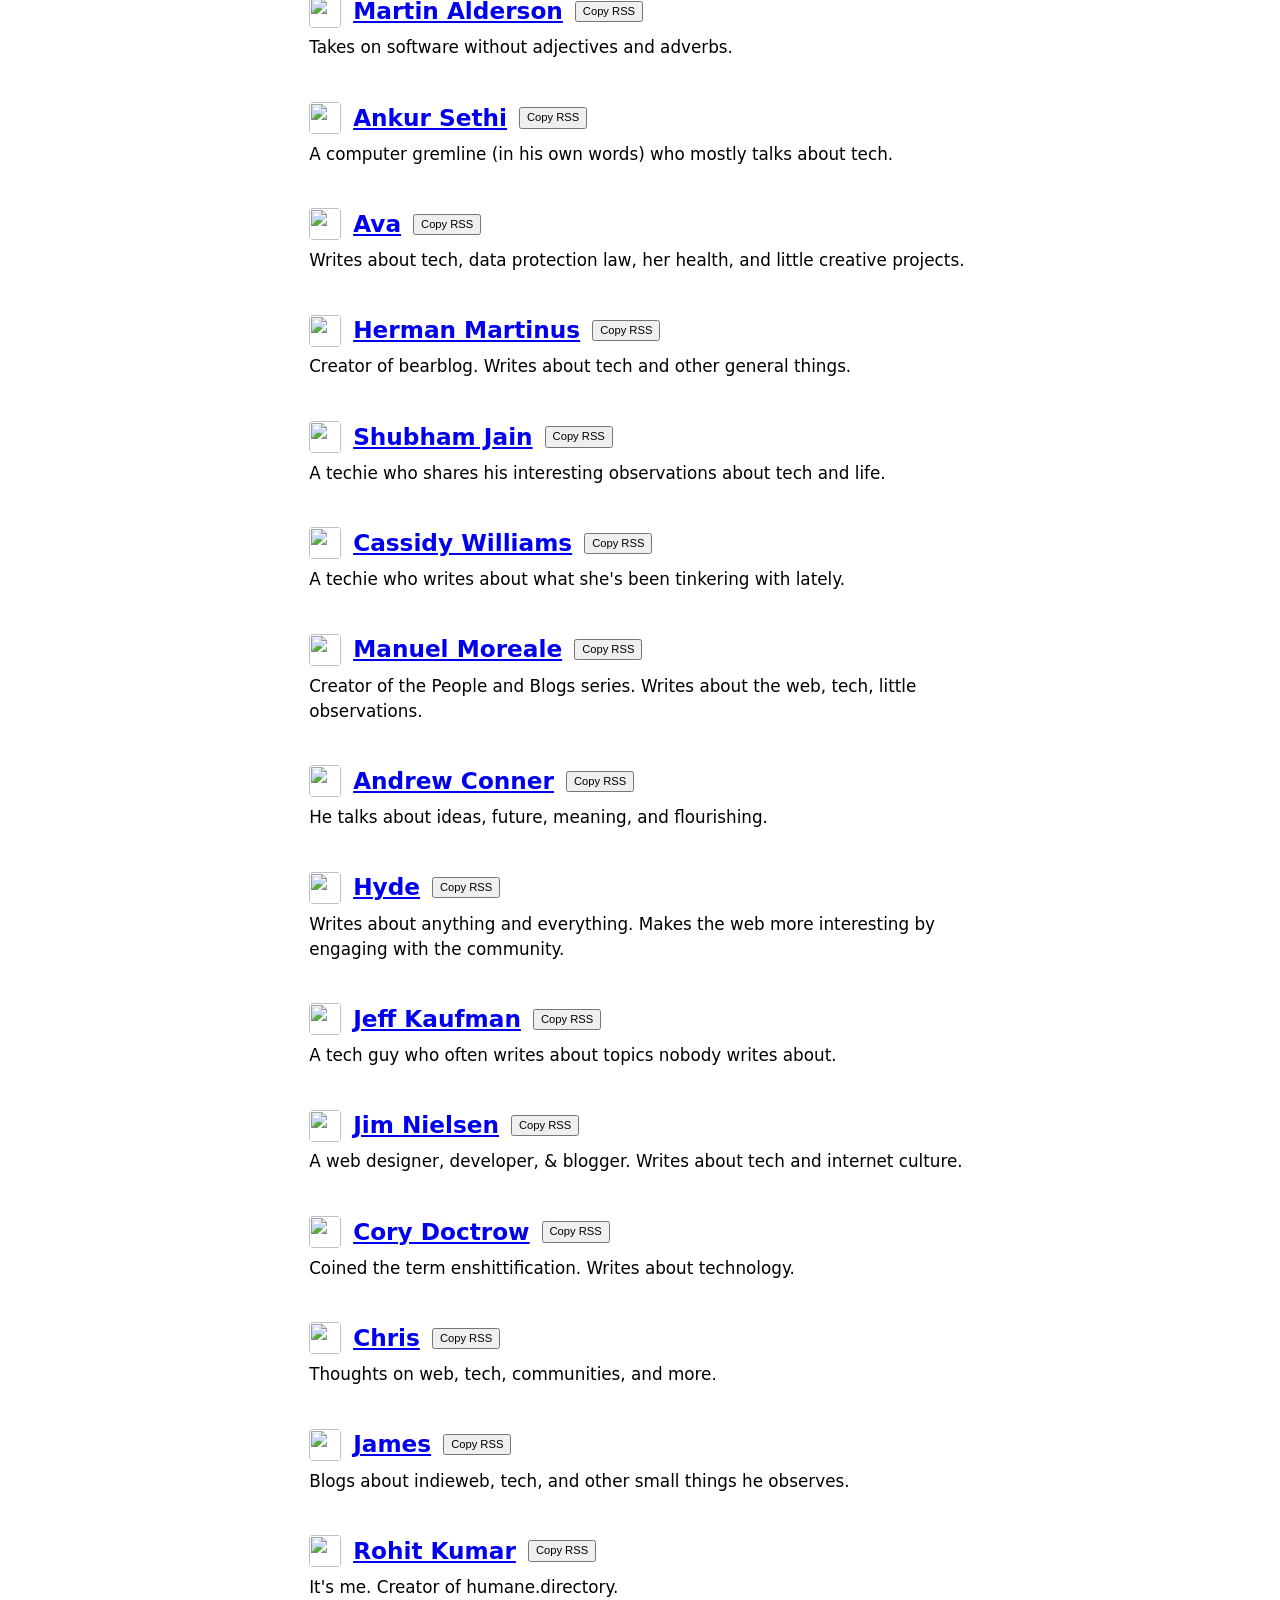
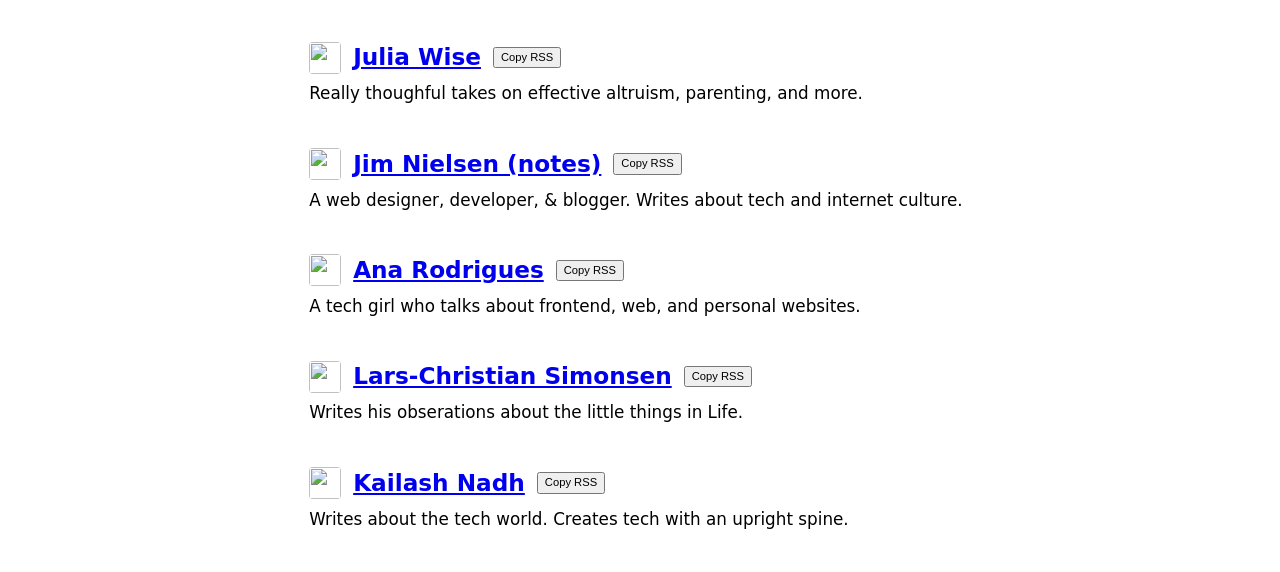
==== commit d550b496: "Update OG image with new logo" ====
--- a/index.html
+++ b/index.html
@@ -22,7 +22,9 @@
   <meta name="twitter:description" content="A curated list of personal websites with RSS and Atom feeds.">
   <meta name="twitter:image" content="https://humane.directory/new-og-image.png">
   <meta name="twitter:image:alt" content="The humane.directory logo, title, and the site's opening bullet list.">
-  <link rel="stylesheet" href="style.css">
+  <link rel="icon" href="favicon.svg" type="image/svg+xml">
+  <link rel="stylesheet" href="styles/base.css">
+  <link rel="stylesheet" href="styles/home.css">
 </head>
 <body>
 
@@ -48,134 +50,6 @@
   <nav id="tag-nav" aria-label="Filter websites"></nav>
 
   <main id="site-list"></main>
-
-<script>
-    // 1. APP STATE & DOM ELEMENTS
-    let websites = [];
-    let currentFilter = 'all';
-    let sortedTags = [];
-    
-    const listContainer = document.getElementById('site-list');
-    const tagNav = document.getElementById('tag-nav');
-
-    // 2. SHUFFLE DATA
-    function shuffleArray(array) {
-      for (let i = array.length - 1; i > 0; i--) {
-        const j = Math.floor(Math.random() * (i + 1));
-        [array[i], array[j]] = [array[j], array[i]];
-      }
-    }
-
-    // 3. RENDER NAVIGATION
-    function renderTags() {
-      tagNav.innerHTML = '<strong>Filter: </strong>';
-      
-      const isAllActive = currentFilter === 'all';
-      const allDisabled = isAllActive ? `disabled` : ``;
-      tagNav.innerHTML += `<button class="tag-btn" data-tag="all" ${allDisabled}>All (${websites.length})</button>`;
-      
-      sortedTags.forEach(tag => {
-        const count = websites.filter(s => s.tags.includes(tag)).length;
-        const isActive = currentFilter === tag;
-        const disabledAttr = isActive ? `disabled` : ``;
-        
-        tagNav.innerHTML += `<button class="tag-btn" data-tag="${tag}" ${disabledAttr}>${tag} (${count})</button>`;
-      });
-
-      document.querySelectorAll('.tag-btn').forEach(btn => {
-        btn.addEventListener('click', (e) => {
-          window.scrollTo({ top: 0, behavior: 'smooth' }); 
-          currentFilter = e.currentTarget.dataset.tag;
-          renderTags(); 
-          renderList(); 
-        });
-      });
-    }
-
-    // 4. RENDER WEBSITE LIST
-    function renderList() {
-      listContainer.innerHTML = '';
-      
-      const filteredSites = currentFilter === 'all' 
-        ? websites 
-        : websites.filter(site => site.tags.includes(currentFilter));
-
-      filteredSites.forEach(site => {
-        let domain = "";
-        let outboundUrl = site.url; 
-        
-        try {
-          const urlObj = new URL(site.url);
-          domain = urlObj.hostname;
-          urlObj.searchParams.append('ref', 'humane.directory'); 
-          outboundUrl = urlObj.toString();
-        } catch (e) {
-          console.warn("Invalid URL found:", site.url);
-        }
-
-        const faviconHtml = domain ? `<img src="https://icons.duckduckgo.com/ip3/${domain}.ico" class="favicon" alt="">` : ``;
-        const feedHtml = site.feed ? `<button class="rss-btn" data-feed="${site.feed}" title="Copy RSS feed link to clipboard">Copy RSS</button>` : ``;
-
-        listContainer.innerHTML += `
-          <article class="site-item">
-            <div class="site-header">
-              ${faviconHtml}
-              <h3><a href="${outboundUrl}" target="_blank" rel="noopener" title="Visit ${site.name}">${site.name}</a></h3>
-              ${feedHtml}
-            </div>
-            <p>${site.description}</p>
-          </article>
-        `;
-      });
-    }
-
-    // 5. COPY TO CLIPBOARD LOGIC
-    listContainer.addEventListener('click', async (e) => {
-      if (e.target.classList.contains('rss-btn')) {
-        const feedUrl = e.target.dataset.feed;
-        const btn = e.target;
-        
-        try {
-          await navigator.clipboard.writeText(feedUrl);
-          btn.textContent = "Copied!";
-          setTimeout(() => {
-            btn.textContent = "Copy RSS";
-          }, 2000);
-        } catch (err) {
-          btn.textContent = "Error";
-        }
-      }
-    });
-
-    // 6. INITIALIZE APP (FETCH DATA)
-    async function loadDirectory() {
-      try {
-        const response = await fetch('data.json');
-        
-        if (!response.ok) {
-          throw new Error('Network response was not ok');
-        }
-        
-        websites = await response.json();
-        
-        // Setup data after it loads
-        shuffleArray(websites);
-        
-        const allTags = new Set();
-        websites.forEach(site => site.tags.forEach(tag => allTags.add(tag)));
-        sortedTags = Array.from(allTags).sort();
-
-        // Render everything
-        renderTags();
-        renderList();
-        
-      } catch (error) {
-        console.error("Failed to load directory data:", error);
-        listContainer.innerHTML = '<p style="color: red;">Error: Could not load the directory data. If you are viewing this locally on your computer, you may need a local web server to fetch the JSON file.</p>';
-      }
-    }
-
-    loadDirectory();
-  </script>
+  <script type="module" src="scripts/pages/home.js"></script>
 </body>
 </html>
--- a/styles/base.css
+++ b/styles/base.css
@@ -0,0 +1,129 @@
+body {
+  max-width: 65ch;
+  margin: 2rem auto;
+  padding: 0 1rem;
+  line-height: 1.5;
+  font-family: system-ui, -apple-system, sans-serif;
+}
+
+header {
+  margin-bottom: 2rem;
+}
+
+.page-header-copy p {
+  margin-bottom: 0.5rem;
+}
+
+.header-list {
+  margin: 0 0 1rem 1.25rem;
+  padding: 0;
+}
+
+.header-list li + li {
+  margin-top: 0.2rem;
+}
+
+.site-logo {
+  display: inline-flex;
+  align-items: center;
+  gap: 0.75rem;
+  color: inherit;
+  text-decoration: none;
+  line-height: 1;
+}
+
+.site-logo-mark {
+  width: 56px;
+  height: 42px;
+  flex: 0 0 auto;
+  border-radius: 8px;
+}
+
+.site-logo:hover {
+  text-decoration: underline;
+}
+
+.site-nav {
+  margin-top: 1rem;
+  border-bottom: 1px solid #ccc;
+  padding-bottom: 1rem;
+}
+
+.site-nav-list {
+  display: flex;
+  gap: 1rem;
+  list-style: none;
+  margin: 0;
+  padding: 0;
+}
+
+.site-nav a {
+  text-decoration: none;
+  font-weight: bold;
+}
+
+.site-nav a:hover {
+  text-decoration: underline;
+}
+
+.site-nav a[aria-current='page'] {
+  text-decoration: underline;
+}
+
+.about-photo {
+  display: block;
+  width: min(100%, 220px);
+  height: auto;
+  margin: 1rem 0 1.5rem;
+  border-radius: 12px;
+}
+
+.page-error {
+  color: #b00020;
+}
+
+button:focus-visible,
+a:focus-visible,
+input:focus-visible {
+  outline: 2px dashed #000;
+  outline-offset: 3px;
+}
+
+button:disabled {
+  cursor: not-allowed;
+}
+
+@media (prefers-color-scheme: dark) {
+  body {
+    background-color: #121212;
+    color: #e0e0e0;
+  }
+
+  .site-nav {
+    border-color: #333;
+  }
+
+  a {
+    color: #bb86fc;
+  }
+
+  a:visited {
+    color: #9c27b0;
+  }
+
+  button {
+    background-color: #2c2c2c;
+    color: #e0e0e0;
+    border: 1px solid #555;
+  }
+
+  .page-error {
+    color: #ff9aa2;
+  }
+
+  button:focus-visible,
+  a:focus-visible,
+  input:focus-visible {
+    outline-color: #e0e0e0;
+  }
+}
--- a/styles/home.css
+++ b/styles/home.css
@@ -0,0 +1,68 @@
+#tag-nav {
+  position: sticky;
+  top: 0;
+  background: #fff;
+  padding: 1rem 0;
+  border-bottom: 1px solid #ccc;
+  margin-bottom: 2rem;
+  line-height: 2.5;
+  z-index: 10;
+}
+
+.tag-btn {
+  margin-right: 0.5rem;
+  cursor: pointer;
+}
+
+.tag-btn:disabled {
+  cursor: default;
+}
+
+.site-item {
+  margin-bottom: 2.5rem;
+}
+
+.site-header {
+  display: flex;
+  align-items: center;
+  flex-wrap: wrap;
+  gap: 12px;
+  margin-bottom: 0.4rem;
+}
+
+.site-item h3 {
+  font-size: 1.45rem;
+  margin: 0;
+}
+
+.favicon {
+  width: 32px;
+  height: 32px;
+  border-radius: 4px;
+}
+
+.rss-btn {
+  cursor: pointer;
+  font-size: 0.7rem;
+  padding: 2px 6px;
+  line-height: 1.2;
+  align-self: center;
+}
+
+.site-item p {
+  margin-top: 0;
+  font-size: 1.05rem;
+}
+
+@media (prefers-color-scheme: dark) {
+  #tag-nav {
+    background-color: #121212;
+    border-bottom-color: #333;
+  }
+
+  .tag-btn:disabled {
+    background-color: #121212;
+    color: #777;
+    border-color: #333;
+  }
+}
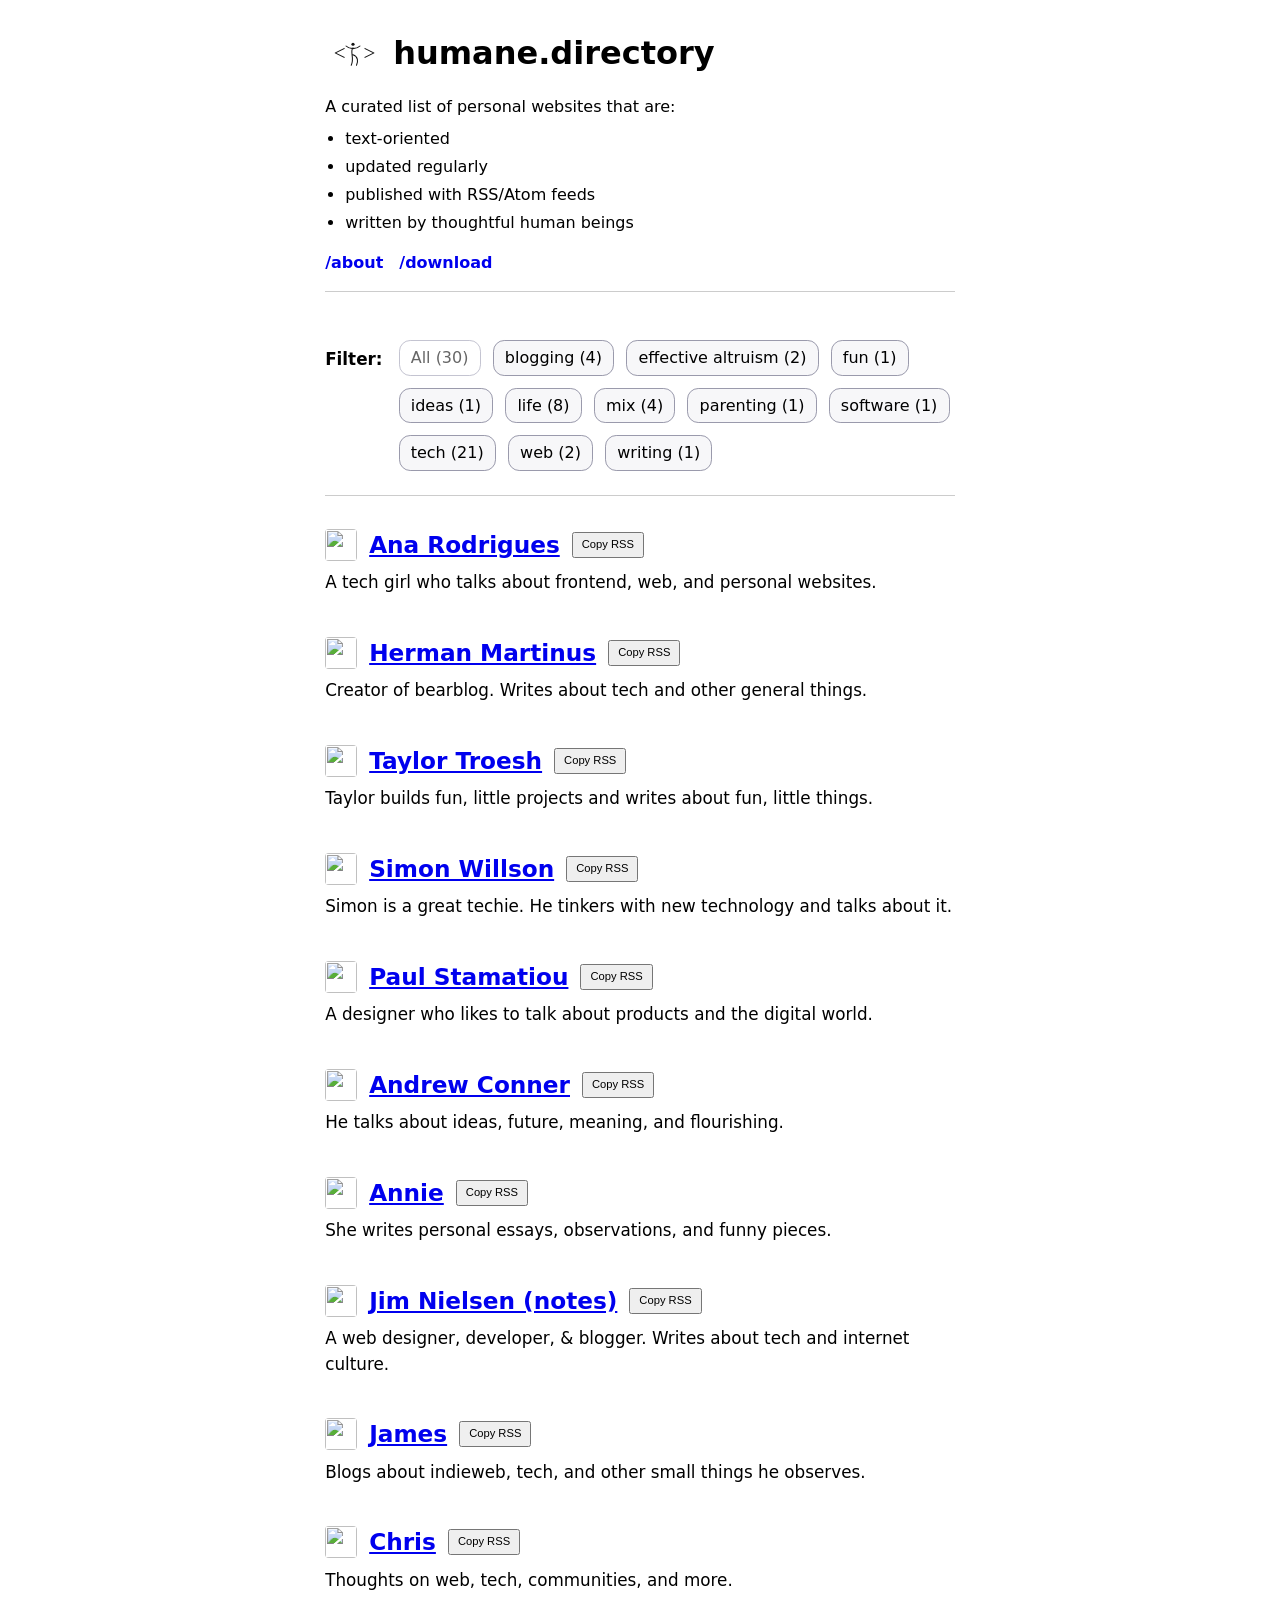
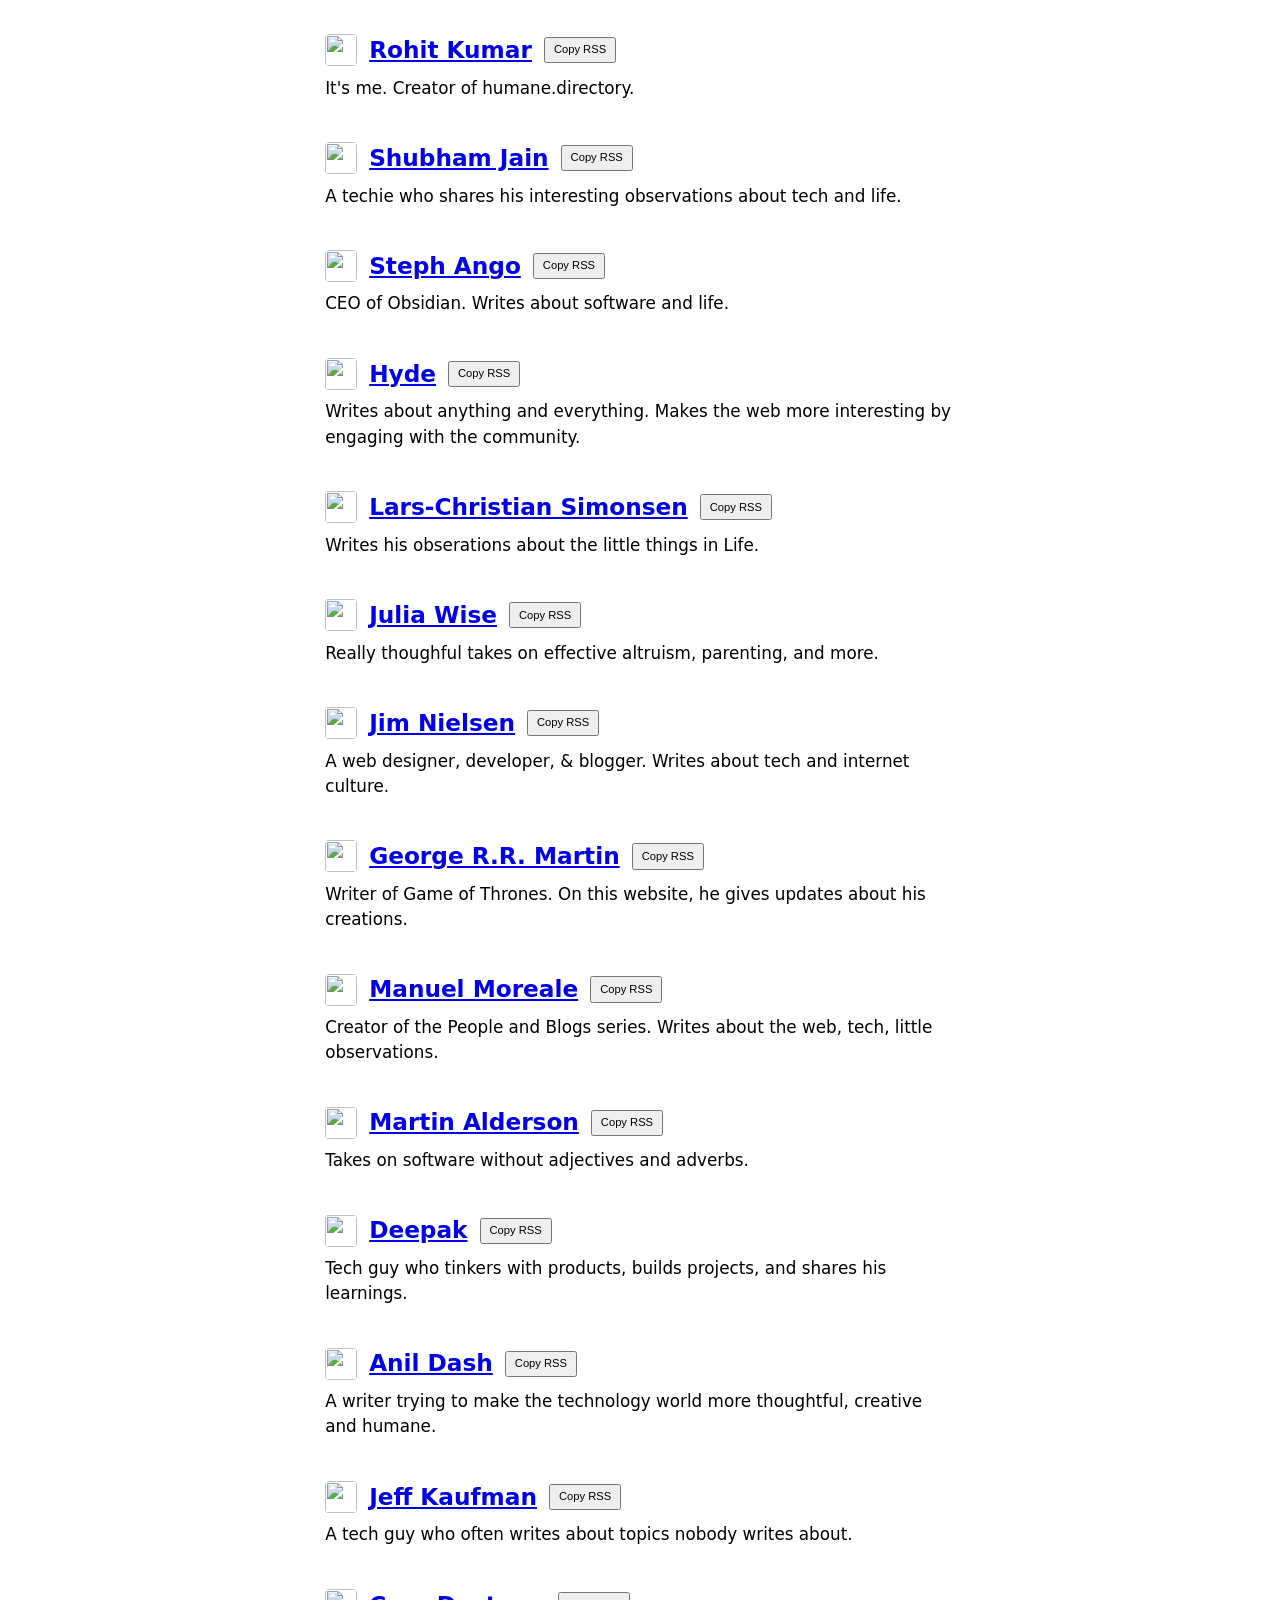
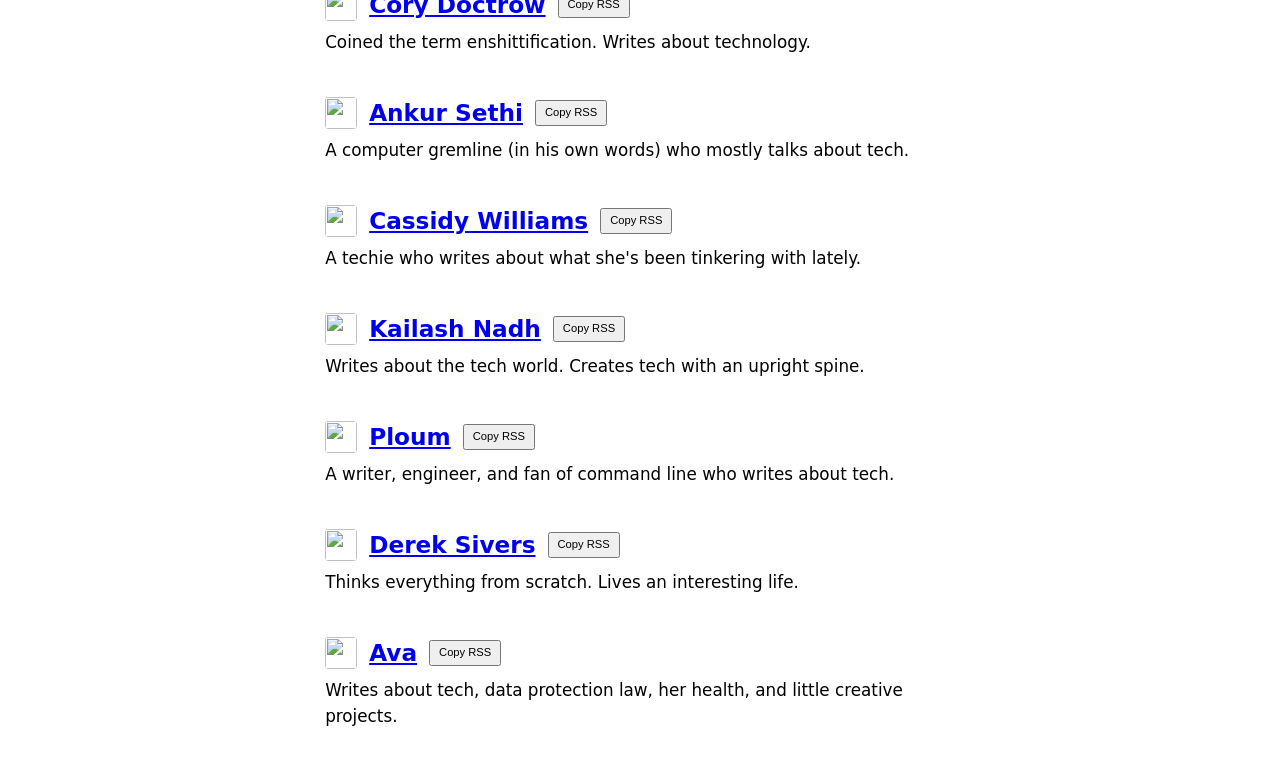
==== commit 822509c9: "Fix og image spacing issues" ====
--- a/index.html
+++ b/index.html
@@ -16,12 +16,12 @@
   <meta property="og:image:type" content="image/png">
   <meta property="og:image:width" content="1200">
   <meta property="og:image:height" content="630">
-  <meta property="og:image:alt" content="The humane.directory logo, title, and the site's opening bullet list.">
+  <meta property="og:image:alt" content="The humane.directory logo and title with a short description of personal websites with RSS and Atom feeds.">
   <meta name="twitter:card" content="summary_large_image">
   <meta name="twitter:title" content="humane.directory">
   <meta name="twitter:description" content="A curated list of personal websites with RSS and Atom feeds.">
   <meta name="twitter:image" content="https://humane.directory/new-og-image.png">
-  <meta name="twitter:image:alt" content="The humane.directory logo, title, and the site's opening bullet list.">
+  <meta name="twitter:image:alt" content="The humane.directory logo and title with a short description of personal websites with RSS and Atom feeds.">
   <link rel="icon" href="favicon.svg" type="image/svg+xml">
   <link rel="stylesheet" href="styles/base.css">
   <link rel="stylesheet" href="styles/home.css">
--- a/styles/base.css
+++ b/styles/base.css
@@ -1,26 +1,57 @@
+:root {
+  --space-1: 0.25rem;
+  --space-2: 0.5rem;
+  --space-3: 0.75rem;
+  --space-4: 1rem;
+  --space-5: 1.5rem;
+  --space-6: 2rem;
+  --space-7: 2.5rem;
+  --border-subtle: #ccc;
+  --text-muted: #666;
+}
+
+*,
+*::before,
+*::after {
+  box-sizing: border-box;
+}
+
 body {
   max-width: 65ch;
-  margin: 2rem auto;
-  padding: 0 1rem;
+  margin: var(--space-6) auto;
+  padding: 0 var(--space-4);
   line-height: 1.5;
   font-family: system-ui, -apple-system, sans-serif;
 }
 
-header {
-  margin-bottom: 2rem;
+.page-header {
+  display: grid;
+  gap: var(--space-4);
+  margin-bottom: var(--space-6);
+}
+
+.page-header h1 {
+  margin: 0;
+}
+
+.page-header-copy {
+  display: grid;
+  gap: var(--space-2);
 }
 
 .page-header-copy p {
-  margin-bottom: 0.5rem;
+  margin: 0;
 }
 
 .header-list {
-  margin: 0 0 1rem 1.25rem;
+  display: grid;
+  gap: var(--space-1);
+  margin: 0 0 0 1.25rem;
   padding: 0;
 }
 
 .header-list li + li {
-  margin-top: 0.2rem;
+  margin-top: 0;
 }
 
 .site-logo {
@@ -44,14 +75,14 @@
 }
 
 .site-nav {
-  margin-top: 1rem;
-  border-bottom: 1px solid #ccc;
-  padding-bottom: 1rem;
+  border-bottom: 1px solid var(--border-subtle);
+  padding-bottom: var(--space-4);
 }
 
 .site-nav-list {
   display: flex;
-  gap: 1rem;
+  flex-wrap: wrap;
+  gap: var(--space-4);
   list-style: none;
   margin: 0;
   padding: 0;
@@ -74,8 +105,16 @@
   display: block;
   width: min(100%, 220px);
   height: auto;
-  margin: 1rem 0 1.5rem;
+  margin: var(--space-4) 0 var(--space-5);
   border-radius: 12px;
+}
+
+.page-header + main > :first-child {
+  margin-top: 0;
+}
+
+.page-header + main > :last-child {
+  margin-bottom: 0;
 }
 
 .page-error {
--- a/styles/home.css
+++ b/styles/home.css
@@ -2,32 +2,69 @@
   position: sticky;
   top: 0;
   background: #fff;
-  padding: 1rem 0;
-  border-bottom: 1px solid #ccc;
-  margin-bottom: 2rem;
-  line-height: 2.5;
+  padding: var(--space-4) 0 var(--space-5);
+  border-bottom: 1px solid var(--border-subtle);
+  margin-bottom: var(--space-6);
   z-index: 10;
 }
 
+.filter-toolbar {
+  display: flex;
+  flex-wrap: wrap;
+  align-items: flex-start;
+  gap: var(--space-3) var(--space-4);
+}
+
+.filter-label {
+  flex: 0 0 auto;
+  font-size: 1.05rem;
+  font-weight: 700;
+  line-height: 2.4rem;
+}
+
+.tag-chip-list {
+  display: flex;
+  flex: 1 1 26rem;
+  flex-wrap: wrap;
+  gap: var(--space-3);
+  min-width: 0;
+}
+
 .tag-btn {
-  margin-right: 0.5rem;
+  margin: 0;
+  padding: 0.45rem 0.7rem;
+  border: 1px solid #9a9aac;
+  border-radius: 0.7rem;
+  background: #f7f7f9;
+  color: inherit;
+  font: inherit;
+  line-height: 1.2;
   cursor: pointer;
+}
+
+.tag-btn:hover:not(:disabled) {
+  background: #f0f0f4;
 }
 
 .tag-btn:disabled {
   cursor: default;
+  background: #fff;
+  color: var(--text-muted);
+  border-color: #c4c4d1;
 }
 
 .site-item {
-  margin-bottom: 2.5rem;
+  display: grid;
+  gap: var(--space-2);
+  margin-bottom: var(--space-7);
 }
 
 .site-header {
   display: flex;
   align-items: center;
   flex-wrap: wrap;
-  gap: 12px;
-  margin-bottom: 0.4rem;
+  gap: var(--space-3);
+  margin-bottom: 0;
 }
 
 .site-item h3 {
@@ -44,14 +81,36 @@
 .rss-btn {
   cursor: pointer;
   font-size: 0.7rem;
-  padding: 2px 6px;
+  padding: 0.28rem 0.5rem;
   line-height: 1.2;
   align-self: center;
 }
 
 .site-item p {
-  margin-top: 0;
+  margin: 0;
   font-size: 1.05rem;
+}
+
+@media (max-width: 40rem) {
+  .filter-toolbar {
+    flex-direction: column;
+    align-items: stretch;
+  }
+
+  .filter-label {
+    line-height: 1.2;
+  }
+
+  .tag-chip-list {
+    flex-basis: auto;
+    width: 100%;
+    gap: var(--space-2);
+  }
+
+  .tag-btn {
+    padding: 0.38rem 0.58rem;
+    font-size: 0.95rem;
+  }
 }
 
 @media (prefers-color-scheme: dark) {
@@ -60,6 +119,15 @@
     border-bottom-color: #333;
   }
 
+  .tag-btn {
+    background-color: #2c2c2c;
+    border-color: #555;
+  }
+
+  .tag-btn:hover:not(:disabled) {
+    background-color: #333;
+  }
+
   .tag-btn:disabled {
     background-color: #121212;
     color: #777;
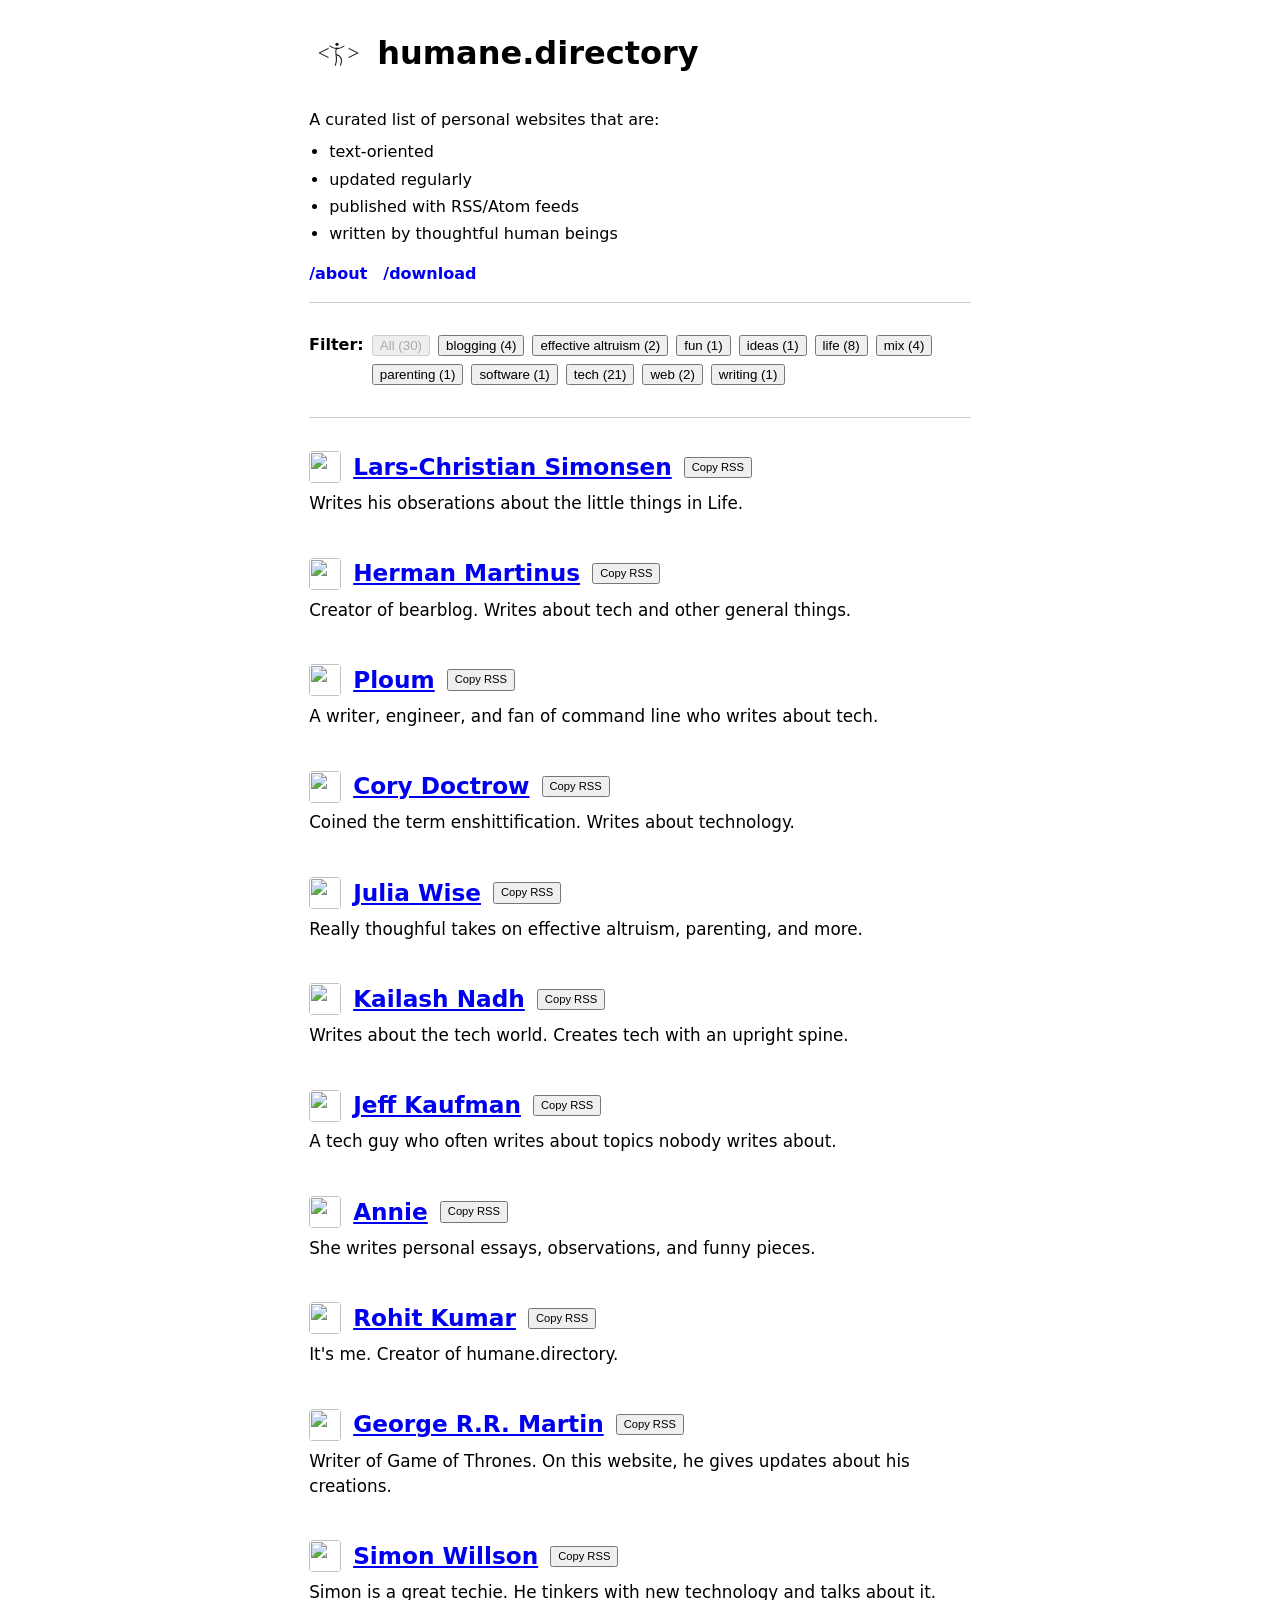
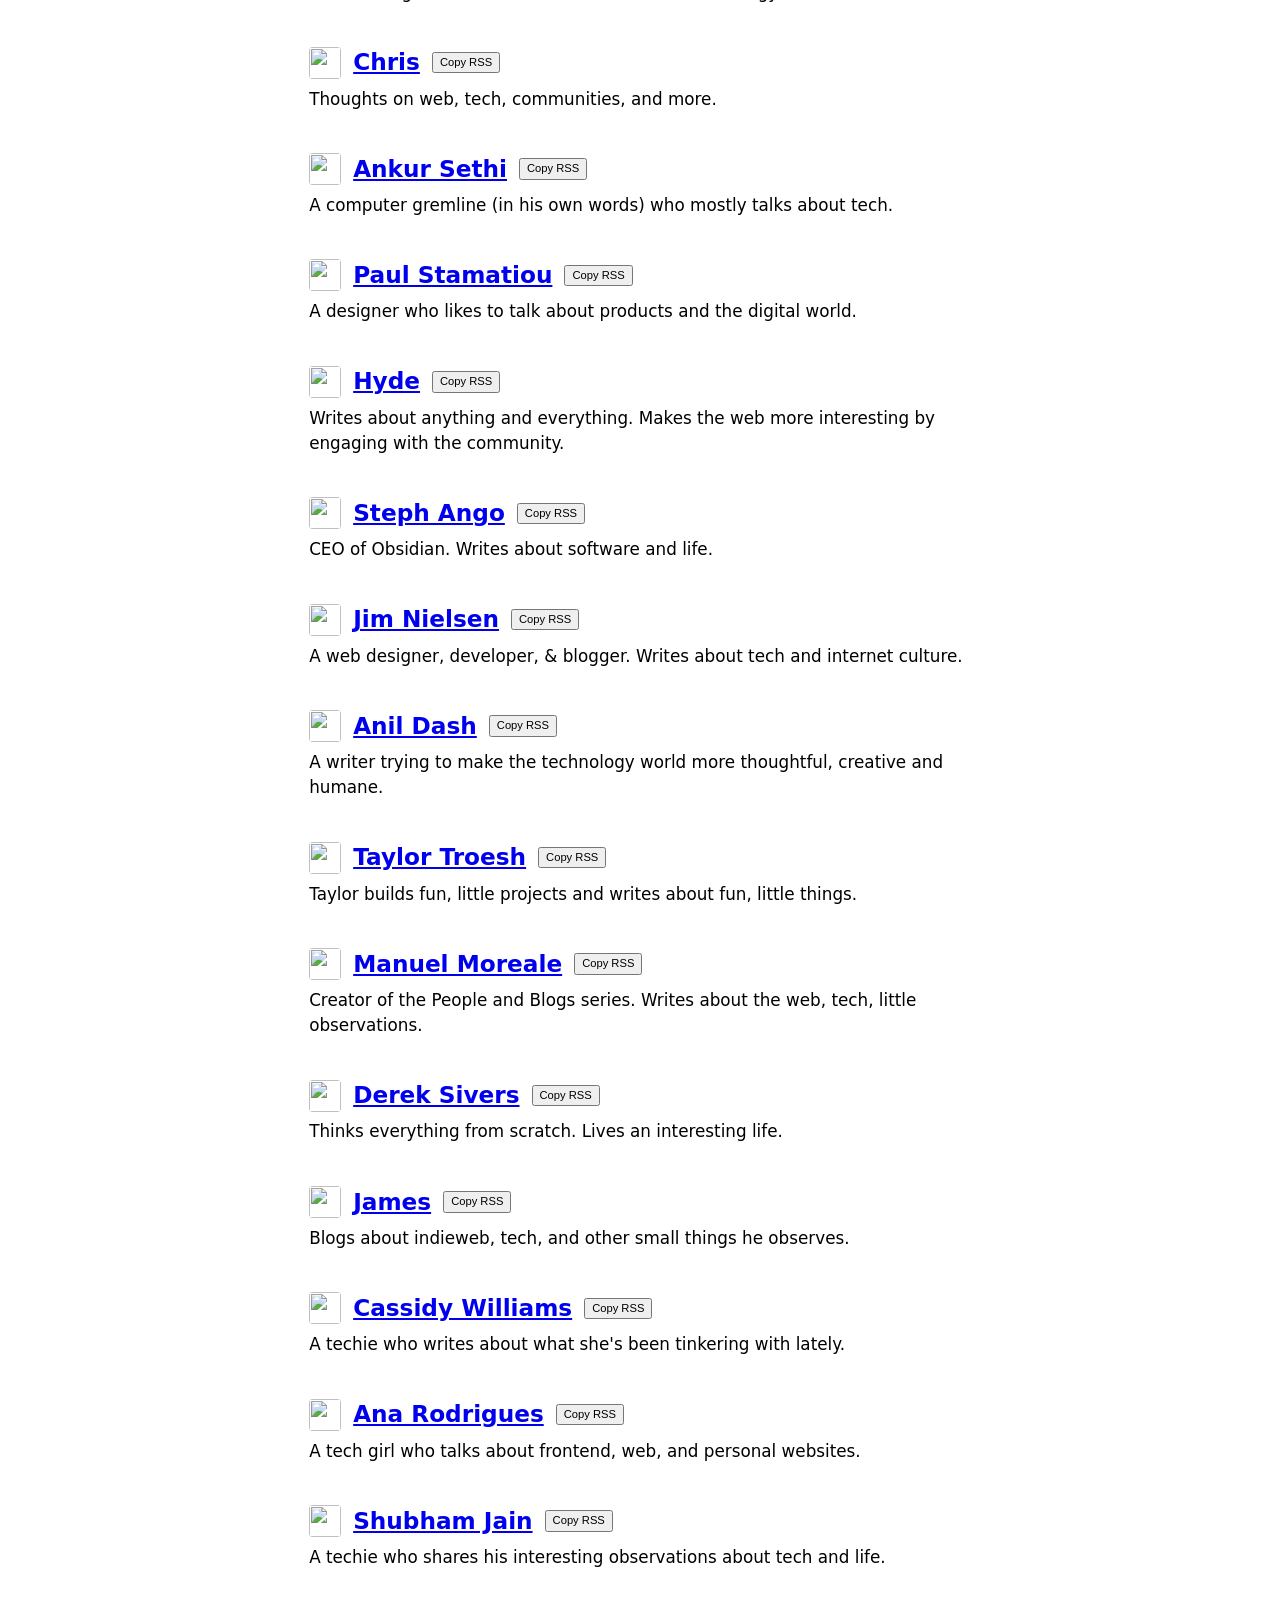
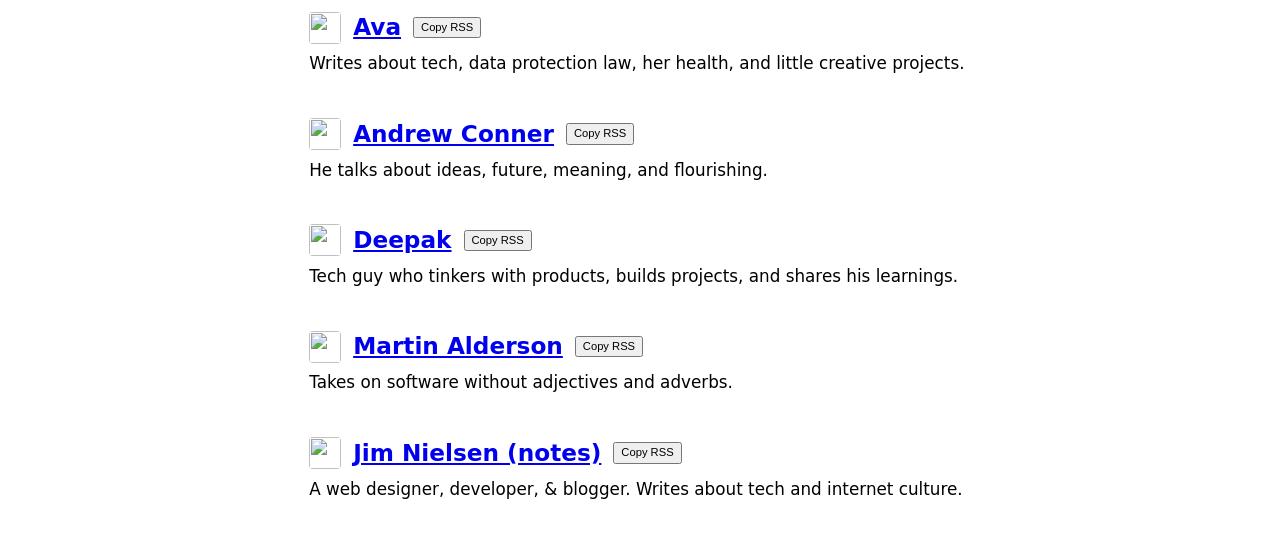
==== commit a1e6c0bc: "Remove OG image references" ====
--- a/index.html
+++ b/index.html
@@ -12,16 +12,9 @@
   <meta property="og:site_name" content="humane.directory">
   <meta property="og:locale" content="en_US">
   <meta property="og:url" content="https://humane.directory/">
-  <meta property="og:image" content="https://humane.directory/new-og-image.png">
-  <meta property="og:image:type" content="image/png">
-  <meta property="og:image:width" content="1200">
-  <meta property="og:image:height" content="630">
-  <meta property="og:image:alt" content="The humane.directory logo and title with a short description of personal websites with RSS and Atom feeds.">
-  <meta name="twitter:card" content="summary_large_image">
+  <meta name="twitter:card" content="summary">
   <meta name="twitter:title" content="humane.directory">
   <meta name="twitter:description" content="A curated list of personal websites with RSS and Atom feeds.">
-  <meta name="twitter:image" content="https://humane.directory/new-og-image.png">
-  <meta name="twitter:image:alt" content="The humane.directory logo and title with a short description of personal websites with RSS and Atom feeds.">
   <link rel="icon" href="favicon.svg" type="image/svg+xml">
   <link rel="stylesheet" href="styles/base.css">
   <link rel="stylesheet" href="styles/home.css">
--- a/styles/base.css
+++ b/styles/base.css
@@ -1,57 +1,26 @@
-:root {
-  --space-1: 0.25rem;
-  --space-2: 0.5rem;
-  --space-3: 0.75rem;
-  --space-4: 1rem;
-  --space-5: 1.5rem;
-  --space-6: 2rem;
-  --space-7: 2.5rem;
-  --border-subtle: #ccc;
-  --text-muted: #666;
-}
-
-*,
-*::before,
-*::after {
-  box-sizing: border-box;
-}
-
 body {
   max-width: 65ch;
-  margin: var(--space-6) auto;
-  padding: 0 var(--space-4);
+  margin: 2rem auto;
+  padding: 0 1rem;
   line-height: 1.5;
   font-family: system-ui, -apple-system, sans-serif;
 }
 
-.page-header {
-  display: grid;
-  gap: var(--space-4);
-  margin-bottom: var(--space-6);
-}
-
-.page-header h1 {
-  margin: 0;
-}
-
-.page-header-copy {
-  display: grid;
-  gap: var(--space-2);
+header {
+  margin-bottom: 2rem;
 }
 
 .page-header-copy p {
-  margin: 0;
+  margin-bottom: 0.5rem;
 }
 
 .header-list {
-  display: grid;
-  gap: var(--space-1);
-  margin: 0 0 0 1.25rem;
+  margin: 0 0 1rem 1.25rem;
   padding: 0;
 }
 
 .header-list li + li {
-  margin-top: 0;
+  margin-top: 0.2rem;
 }
 
 .site-logo {
@@ -75,14 +44,14 @@
 }
 
 .site-nav {
-  border-bottom: 1px solid var(--border-subtle);
-  padding-bottom: var(--space-4);
+  margin-top: 1rem;
+  border-bottom: 1px solid #ccc;
+  padding-bottom: 1rem;
 }
 
 .site-nav-list {
   display: flex;
-  flex-wrap: wrap;
-  gap: var(--space-4);
+  gap: 1rem;
   list-style: none;
   margin: 0;
   padding: 0;
@@ -105,16 +74,8 @@
   display: block;
   width: min(100%, 220px);
   height: auto;
-  margin: var(--space-4) 0 var(--space-5);
+  margin: 1rem 0 1.5rem;
   border-radius: 12px;
-}
-
-.page-header + main > :first-child {
-  margin-top: 0;
-}
-
-.page-header + main > :last-child {
-  margin-bottom: 0;
 }
 
 .page-error {
--- a/styles/home.css
+++ b/styles/home.css
@@ -1,70 +1,54 @@
+.page-header {
+  margin-bottom: 0;
+}
+
 #tag-nav {
   position: sticky;
   top: 0;
   background: #fff;
-  padding: var(--space-4) 0 var(--space-5);
-  border-bottom: 1px solid var(--border-subtle);
-  margin-bottom: var(--space-6);
+  padding: 2rem 0;
+  border-bottom: 1px solid #ccc;
+  margin-bottom: 2rem;
   z-index: 10;
 }
 
-.filter-toolbar {
+.tag-nav-layout {
+  display: grid;
+  grid-template-columns: auto 1fr;
+  column-gap: 0.5rem;
+  align-items: baseline;
+}
+
+.tag-nav-label {
+  line-height: 1.2;
+}
+
+.tag-nav-options {
   display: flex;
   flex-wrap: wrap;
-  align-items: flex-start;
-  gap: var(--space-3) var(--space-4);
-}
-
-.filter-label {
-  flex: 0 0 auto;
-  font-size: 1.05rem;
-  font-weight: 700;
-  line-height: 2.4rem;
-}
-
-.tag-chip-list {
-  display: flex;
-  flex: 1 1 26rem;
-  flex-wrap: wrap;
-  gap: var(--space-3);
+  gap: 0.5rem;
   min-width: 0;
 }
 
 .tag-btn {
   margin: 0;
-  padding: 0.45rem 0.7rem;
-  border: 1px solid #9a9aac;
-  border-radius: 0.7rem;
-  background: #f7f7f9;
-  color: inherit;
-  font: inherit;
-  line-height: 1.2;
   cursor: pointer;
-}
-
-.tag-btn:hover:not(:disabled) {
-  background: #f0f0f4;
 }
 
 .tag-btn:disabled {
   cursor: default;
-  background: #fff;
-  color: var(--text-muted);
-  border-color: #c4c4d1;
 }
 
 .site-item {
-  display: grid;
-  gap: var(--space-2);
-  margin-bottom: var(--space-7);
+  margin-bottom: 2.5rem;
 }
 
 .site-header {
   display: flex;
   align-items: center;
   flex-wrap: wrap;
-  gap: var(--space-3);
-  margin-bottom: 0;
+  gap: 12px;
+  margin-bottom: 0.4rem;
 }
 
 .site-item h3 {
@@ -81,35 +65,25 @@
 .rss-btn {
   cursor: pointer;
   font-size: 0.7rem;
-  padding: 0.28rem 0.5rem;
+  padding: 2px 6px;
   line-height: 1.2;
   align-self: center;
 }
 
 .site-item p {
-  margin: 0;
+  margin-top: 0;
   font-size: 1.05rem;
 }
 
 @media (max-width: 40rem) {
-  .filter-toolbar {
-    flex-direction: column;
-    align-items: stretch;
+  .tag-nav-layout {
+    grid-template-columns: 1fr;
+    row-gap: 0.35rem;
+    align-items: start;
   }
 
-  .filter-label {
-    line-height: 1.2;
-  }
-
-  .tag-chip-list {
-    flex-basis: auto;
+  .tag-nav-options {
     width: 100%;
-    gap: var(--space-2);
-  }
-
-  .tag-btn {
-    padding: 0.38rem 0.58rem;
-    font-size: 0.95rem;
   }
 }
 
@@ -119,15 +93,6 @@
     border-bottom-color: #333;
   }
 
-  .tag-btn {
-    background-color: #2c2c2c;
-    border-color: #555;
-  }
-
-  .tag-btn:hover:not(:disabled) {
-    background-color: #333;
-  }
-
   .tag-btn:disabled {
     background-color: #121212;
     color: #777;
